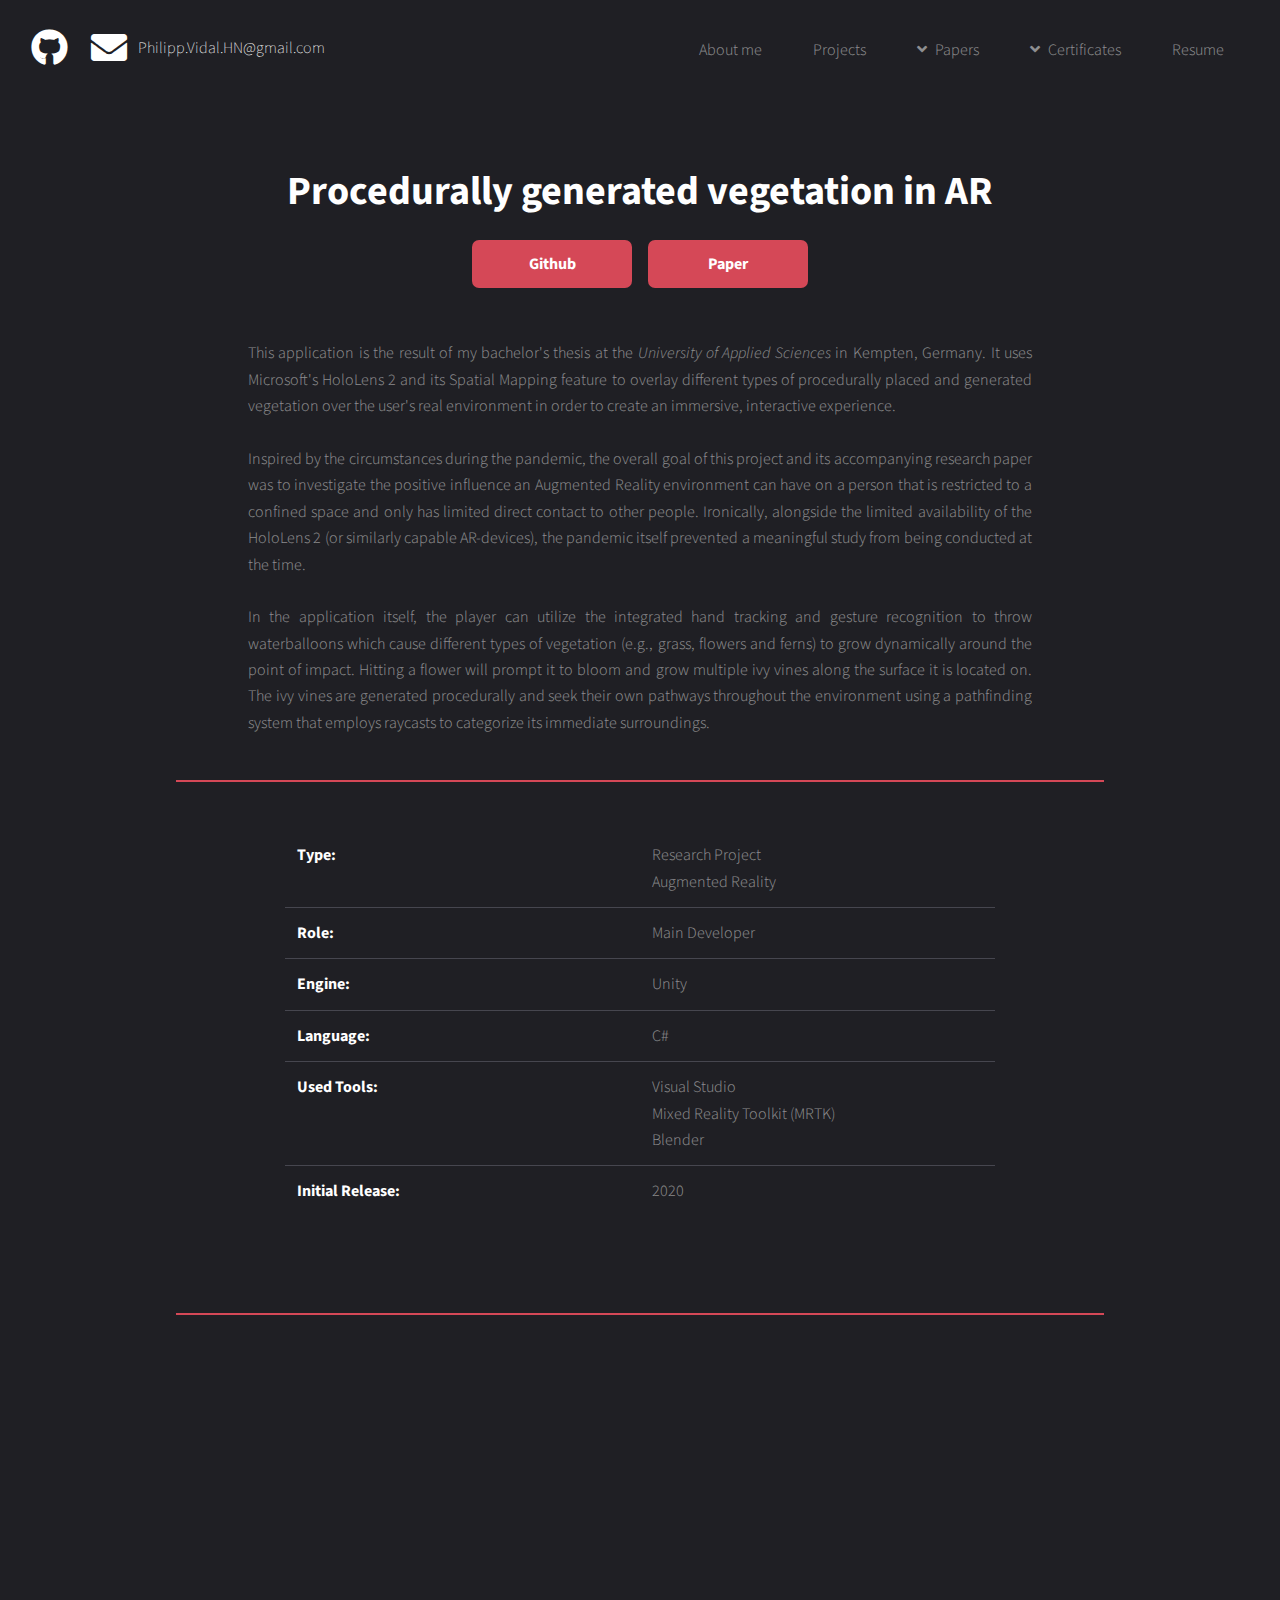
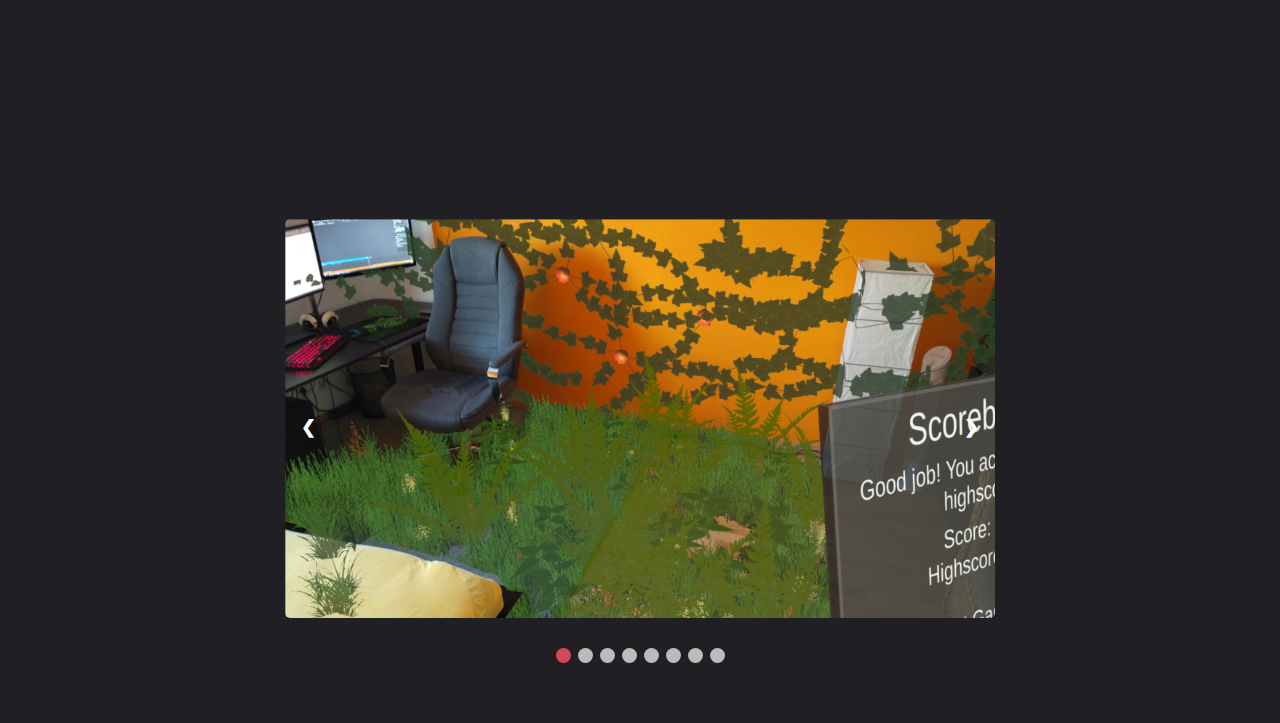
==== projects/Bachelorsthesis.html @ 6915277c "Rework" ====
<!DOCTYPE HTML>
<!--
	Threshold by Pixelarity
	pixelarity.com | hello@pixelarity.com
	License: pixelarity.com/license
-->
<html>
	<head>
		<title>Project - Procedurally generated vegetation in AR</title>
		<meta charset="utf-8" />
		<meta name="viewport" content="width=device-width, initial-scale=1, user-scalable=no" />
		<meta name="description" content="" />
		<meta name="keywords" content="" />
		<link rel="stylesheet" href="/assets/css/main.css" />
	</head>
	<body class="is-preload">

		<!-- Header -->
		<header id="header" class="alt">
			<!--<a class="logo" href="index.html">Portfolio</a>-->
			<div id="icon-bar">
				<a class="logo fab fa-github" href="https://github.com/PhilippVidal" target=”_blank”></a>
				<a id="email" class="logo fas fa-envelope" href="mailto:Philipp.Vidal.HN@gmail.com" target=”_blank”></a>
				<a class="email-text">Philipp.Vidal.HN@gmail.com</a>		
				<!--<div>
					<span class="email-text">Philipp.Vidal.HN@gmail.com</span>
				</div>-->
			</div>
				
			<nav id="nav">
				<ul>
					<li>
						<a href="/index.html">About me</a>
					</li>
					<!--<li>
						<a href="/index.html#skills">Skills</a>
					</li>-->
					<li>
						<a href="/project-overview.html">Projects</a>
					<!-- <a href="#section-projects" class="icon solid fa-angle-down">Projects</a>
						<ul>
							<li><a href="#project-avoiding-ms">Avoiding motion sickness in interactive VR environments</a></li>
							<li><a href="#project-compulsive-hoarding">Compulsive Hoarding</a></li>
							<li><a href="#project-procedural-vegetation">Procedurally generated vegetation in AR environments</a></li>
							<li><a href="#project-mod-moe">Mod - More Explosives</a></li>
							<li><a href="#project-mod-bc">Mod - Breachingcharge</a></li>
							<li><a href="#project-notdoodlejump">Not Doodle Jump2</a></li>
							</li>
						</ul>
					-->
					</li>
					<li>
						<a href="#" class="icon solid fa-angle-down">Papers</a>
						<ul>
							<li><a href="/papers/PhilippVidal_Masterthesis_Avoiding motion sickness in interactive VR environments.pdf" target="_blank">Avoiding motion sickness in interactive VR environments (German)</a></li>
							<li><a href="/papers/PhilippVidal_Bachelorthesis_Procedurally generated vegetation in AR environments.pdf" target="_blank">Procedurally generated vegetation in AR environments (German)</a></li>
							<li><a href="/papers/PhilippVidal_Seminarpaper_VR Hardware - History, current state and future developments.pdf" target="_blank">VR Hardware - History, current state and future developments (English)</a></li>
							<li><a href="/papers/PhilippVidal_Seminarpaper_Meaningful application of AR-based educational games.pdf" target="_blank">Meaningful application of AR-based educational games (English)</a></li>
						</ul>
					</li>
					<li>
						<a href="#" class="icon solid fa-angle-down">Certificates</a>
						<ul>
							<li><a href="/certificates/PhilippVidal_MastersCertificate.pdf" target="_blank">Master - Game Engineering and Visual Computing (English)</a></li>
							<li><a href="/certificates/PhilippVidal_BachelorsCertificate.pdf" target="_blank">Bachelor - Computer Science - Game Engineering (German)</a></li>
						</ul>
					</li>
					<li><a href="/resume/PhilippVidal_Resume.pdf" target=”_blank” >Resume</a></li>
					<!-- <li><a href="generic.html">Generic</a></li>-->
					<!-- <li><a href="elements.html">Elements</a></li>-->
				</ul>
			</nav>
		</header>

		<!-- Main -->
			<div id="main" class="wrapper style1">
				<div class="inner">
					<header class="major" style="margin-bottom: 2rem;">
						<h1>Procedurally generated vegetation in AR</h1>
						<ul class="actions">
							<li><a href="https://github.com/PhilippVidal/Procedurally-generated-vegetation-in-AR" target="_blank" class="button primary">Github</a></li>
							<li><a href="/papers/PhilippVidal_Bachelorthesis_Procedurally generated vegetation in AR environments.pdf" target="_blank" class="button primary">Paper</a></li>
						</ul>
						<!--<p>
							Sed egestas, ante et vulputate volutpat semper est, vitae luctus metus libero eu augue. Morbi purus libero, faucibus adipiscing, commodo quis, gravida est. Sed lectus. Praesent elementum hendrerit tortor.
						</p>-->
						
						<p class="project-description">
							This application is the result of my bachelor's thesis at the <i>University of Applied Sciences</i> in Kempten, Germany. 
							It uses Microsoft's HoloLens 2 and its Spatial Mapping feature to overlay different types of procedurally placed 
							and generated vegetation over the user's real environment in order to create an immersive, interactive experience. 
							<br><br>
							Inspired by the circumstances during the pandemic, the overall goal of this project and its accompanying research 
							paper was to investigate the positive influence an Augmented Reality environment can have on a person that is 
							restricted to a confined space and only has limited direct contact to other people.
							Ironically, alongside the limited availability of the HoloLens 2 (or similarly capable AR-devices),
							the pandemic itself prevented a meaningful study from being conducted at the time.  
							<br><br>
							In the application itself, the player can utilize the integrated hand tracking and gesture recognition to throw waterballoons which cause different types of 
							vegetation (e.g., grass, flowers and ferns) to grow dynamically around the point of impact. 
							Hitting a flower will prompt it to bloom and grow multiple ivy vines along the surface it is located on. 
							The ivy vines are generated procedurally and seek their own pathways throughout the environment using a pathfinding system 
							that employs raycasts to categorize its immediate surroundings.
						</p>
					</header>
					<section id="one" class="wrapper style1" style="padding: 0;">
						<div class="inner">
							<div class="heading" id="Details">
								<header class="major">				
								</header>
							</div>
						</div>
					</section>
					<table class="project-details-table">
						<tr>
							<td>
								<b>Type:</b>
							</td>
							<td>
								Research Project<br>
								Augmented Reality
							</td>
						</tr>
						<tr>
							<td>
								<b>Role:</b>
							</td>
							<td>
								Main Developer
							</td>
						</tr>
						<tr>
							<td>
								<b>Engine:</b>
							</td>
							<td>
								Unity
							</td>
						</tr>
						<tr>
							<td>
								<b>Language:</b>
							</td>
							<td>
								C#
							</td>
						</tr>
						<tr>
							<td>
								<b>Used Tools:</b>
							</td>
							<td>
								Visual Studio<br>
								Mixed Reality Toolkit (MRTK)<br>
								Blender
							</td>
						</tr>
						<tr>
							<td>
								<b>Initial Release:</b>
							</td>
							<td>
								2020
							</td>
						</tr>
					</table>
					<section id="two" class="wrapper style1"  style="padding-bottom: 0;">
						<div class="inner">
							<div class="heading" id="Details">
								<header class="major">													
								</header>
							</div>
						</div>
					</section>

					<!-- Video container -->
					<div class="video-container">
						<iframe  width="100%" height="100%" style="border-radius: 5px;" src="https://www.youtube.com/embed/AUzqE_5fTWs" title="Bachelor's Thesis - Philipp Vidal" frameborder="0" allow="accelerometer; autoplay; clipboard-write; encrypted-media; gyroscope; picture-in-picture; web-share" allowfullscreen></iframe>
					</div>

					<!-- Slideshow container -->
					<div class="slideshow-container">

						<!-- Full-width images with number and caption text -->
						<div class="mySlides fade">
							<!--<div class="numbertext">1 / 3</div>-->
							<img src="/images/BachelorsThesis/Bachelorsthesis_1.png">
							<!--<div class="caption-text">Caption Text</div>-->
						</div>
					
						<div class="mySlides fade">
							<!--<div class="numbertext">2 / 3</div>-->
							<img src="/images/BachelorsThesis/Bachelorsthesis_2.png">
							<!--<div class="caption-text">Caption Two</div>-->
						</div>
					
						<div class="mySlides fade">
							<!--<div class="numbertext">3 / 3</div>-->
							<img src="/images/BachelorsThesis/Bachelorsthesis_3.png">
							<!--<div class="caption-text">Caption Three</div>-->
						</div>

						<div class="mySlides fade">
							<!--<div class="numbertext">3 / 3</div>-->
							<img src="/images/BachelorsThesis/Bachelorsthesis_4.png">
							<!--<div class="caption-text">Caption Three</div>-->
						</div>

						<div class="mySlides fade">
							<!--<div class="numbertext">3 / 3</div>-->
							<img src="/images/BachelorsThesis/Bachelorsthesis_5.png">
							<!--<div class="caption-text">Caption Three</div>-->
						</div>

						<div class="mySlides fade">
							<!--<div class="numbertext">3 / 3</div>-->
							<img src="/images/BachelorsThesis/Bachelorsthesis_6.png">
							<!--<div class="caption-text">Caption Three</div>-->
						</div>

						<div class="mySlides fade">
							<!--<div class="numbertext">3 / 3</div>-->
							<img src="/images/BachelorsThesis/Bachelorsthesis_7.png">
							<!--<div class="caption-text">Caption Three</div>-->
						</div>

						<div class="mySlides fade">
							<!--<div class="numbertext">3 / 3</div>-->
							<img src="/images/BachelorsThesis/Bachelorsthesis_8.png">
							<!--<div class="caption-text">Caption Three</div>-->
						</div>
					
						<!-- Next and previous buttons -->
						<a class="prev" onclick="plusSlides(-1)">&#10094;</a>
						<a class="next" onclick="plusSlides(1)">&#10095;</a>
					</div>
					<br>
					
					<!-- The dots/circles -->
					<div style="text-align:center">
						<span class="dot" onclick="currentSlide(1)"></span>
						<span class="dot" onclick="currentSlide(2)"></span>
						<span class="dot" onclick="currentSlide(3)"></span>
						<span class="dot" onclick="currentSlide(4)"></span>
						<span class="dot" onclick="currentSlide(5)"></span>
						<span class="dot" onclick="currentSlide(6)"></span>
						<span class="dot" onclick="currentSlide(7)"></span>
						<span class="dot" onclick="currentSlide(8)"></span>
					</div>
				</div>
			</div>

		<!-- Scripts -->
			<script src="/assets/js/jquery.min.js"></script>
			<script src="/assets/js/jquery.dropotron.min.js"></script>
			<script src="/assets/js/jquery.scrollex.min.js"></script>
			<script src="/assets/js/jquery.scrolly.min.js"></script>
			<script src="/assets/js/browser.min.js"></script>
			<script src="/assets/js/breakpoints.min.js"></script>
			<script src="/assets/js/util.js"></script>
			<script src="/assets/js/main.js"></script>
			<script src="/assets/js/carousel.js"></script>
	</body>
</html>
---- assets/css/main.css ----
@import url(fontawesome-all.min.css);
@import url("https://fonts.googleapis.com/css?family=Source+Sans+Pro:300,300i,400,400i,700,700i");

/*
	Threshold by Pixelarity
	pixelarity.com | hello@pixelarity.com
	License: pixelarity.com/license
*/

:root{
    --color-primary: #1f1f24;
    --color-secondary: #2e2e35;
	--color-tertiary: #24242a;
    --color-highlight: #d54857;
    --color-text: #FFFFFF;
}

html, body, div, span, applet, object,
iframe, h1, h2, h3, h4, h5, h6, p, blockquote,
pre, a, abbr, acronym, address, big, cite,
code, del, dfn, em, img, ins, kbd, q, s, samp,
small, strike, strong, sub, sup, tt, var, b,
u, i, center, dl, dt, dd, ol, ul, li, fieldset,
form, label, legend, table, caption, tbody,
tfoot, thead, tr, th, td, article, aside,
canvas, details, embed, figure, figcaption,
footer, header, hgroup, menu, nav, output, ruby,
section, summary, time, mark, audio, video {
	margin: 0;
	padding: 0;
	border: 0;
	font-size: 100%;
	font: inherit;
	vertical-align: baseline;}

article, aside, details, figcaption, figure,
footer, header, hgroup, menu, nav, section {
	display: block;}

body {
	line-height: 1;
}

ol, ul {
	list-style: none;
}

blockquote, q {
	quotes: none;
}

	blockquote:before, blockquote:after, q:before, q:after {
		content: '';
		content: none;
	}

table {
	border-collapse: collapse;
	border-spacing: 0;
}

body {
	-webkit-text-size-adjust: none;
}

mark {
	background-color: transparent;
	color: inherit;
}

input::-moz-focus-inner {
	border: 0;
	padding: 0;
}

input, select, textarea {
	-moz-appearance: none;
	-webkit-appearance: none;
	-ms-appearance: none;
	appearance: none;
}

/* Basic */

	@-ms-viewport {
		width: device-width;
	}

	body {
		-ms-overflow-style: scrollbar;
	}

	@media screen and (max-width: 480px) {

		html, body {
			min-width: 320px;
		}

	}

	html {
		box-sizing: border-box;
	}

	*, *:before, *:after {
		box-sizing: inherit;
	}

	body {
		background: #24242a;
	}

		body.is-preload *, body.is-preload *:before, body.is-preload *:after {
			-moz-animation: none !important;
			-webkit-animation: none !important;
			-ms-animation: none !important;
			animation: none !important;
			-moz-transition: none !important;
			-webkit-transition: none !important;
			-ms-transition: none !important;
			transition: none !important;
		}

/* Typography */

	html {
		font-size: 16pt;
	}

		@media screen and (max-width: 1680px) {

			html {
				font-size: 12pt;
			}

		}

		@media screen and (max-width: 480px) {

			html {
				font-size: 11pt;
			}

		}

	body {
		background-color: var(--color-primary);
		color: rgba(255, 255, 255, 0.5);
	}

	body, input, select, textarea {
		font-family: "Source Sans Pro", Arial, Helvetica, sans-serif;
		font-weight: 300;
		font-size: 1rem;
		line-height: 1.65;
	}

	
		/* @media screen and (max-width: 1280px) {

			body, input, select, textarea {
				line-height: 2;
			}

		} */

	a {
		-moz-transition: color 0.2s ease-in-out;
		-webkit-transition: color 0.2s ease-in-out;
		-ms-transition: color 0.2s ease-in-out;
		transition: color 0.2s ease-in-out;
		color: #d54857;
		text-decoration: underline;
	}

		a:hover {
			color: #e46270;
			text-decoration: none;
		}

		a:active {
			color: #d54857;
		}

	strong, b {
		color: #ffffff;
		font-weight: 700;
	}

	em, i { 
		font-style: italic;
	}

	p {
		margin: 0 0 2.75rem 0;
	}

	h1, h2, h3, h4, h5, h6 {
		color: #ffffff;
		font-weight: 700;
		line-height: 1.5;
		margin: 0 0 1rem 0;
	}

		h1 a, h2 a, h3 a, h4 a, h5 a, h6 a {
			color: inherit;
			text-decoration: none;
		}

	h1 {
		font-size: 3.75rem;
		line-height: 1.20;
	}

	h2 {
		font-size: 1.90rem;
		line-height: 1;
	}

	h3 {
		font-size: 1.75rem;
	}

	h4 {
		font-size: 1.20rem;
	}

	h5 {
		font-size: 0.9rem;
	}

	h6 {
		font-size: 0.7rem;
	}

	@media screen and (max-width: 1280px) {

		h1 {
			font-size: 2.5rem;
			line-height: 1.6;
		}

	}

	@media screen and (max-width: 980px) {

		h3 {
			font-size: 1.5rem;
		}

	}

	@media screen and (max-width: 736px) {

		h1 {
			font-size: 2.25rem;
			line-height: 1.5;
		}

		h2 {
			font-size: 1.5rem;
			line-height: 1.5;
		}

		h3 {
			font-size: 1.25rem;
		}

		h1, h2, h3, h4, h5, p {
			margin: 0 0 2rem 0;
		}

	}

	sub {
		font-size: 0.8rem;
		position: relative;
		top: 0.5rem;
	}

	sup {
		font-size: 0.8rem;
		position: relative;
		top: -0.5rem;
	}

	blockquote {
		border-left: solid 0.5rem rgba(110, 110, 122, 0.5);
		font-style: italic;
		margin: 0 0 2.75rem 0;
		padding: 1.375rem 0 1.375rem 2.75rem;
	}

	code {
		background: transparent;
		border: solid 1px rgba(110, 110, 122, 0.5);
		font-family: "Courier New", monospace;
		font-size: 0.9rem;
		margin: 0 0.25rem;
		padding: 0.25rem 0.65rem;
	}

	pre {
		-webkit-overflow-scrolling: touch;
		font-family: "Courier New", monospace;
		font-size: 0.9rem;
		margin: 0 0 2.75rem 0;
	}

		pre code {
			display: block;
			line-height: 1.75;
			padding: 1rem 1.5rem;
			overflow-x: auto;
		}

	hr {
		border: 0;
		border-bottom: solid 1px rgba(110, 110, 122, 0.5);
		margin: 2.75rem 0;
	}

		hr.major {
			margin: 5.5rem 0;
		}

		@media screen and (max-width: 736px) {

			hr.major {
				margin: 4.125rem 0;
			}

		}

/* Row */

	.row {
		display: flex;
		flex-wrap: wrap;
		box-sizing: border-box;
		align-items: stretch;
	}

		.row > * {
			box-sizing: border-box;
		}

		.row.gtr-uniform > * > :last-child {
			margin-bottom: 0;
		}

		.row.aln-left {
			justify-content: flex-start;
		}

		.row.aln-center {
			justify-content: center;
		}

		.row.aln-right {
			justify-content: flex-end;
		}

		.row.aln-top {
			align-items: flex-start;
		}

		.row.aln-middle {
			align-items: center;
		}

		.row.aln-bottom {
			align-items: flex-end;
		}

		.row > .imp {
			order: -1;
		}

		.row > .col-1 {
			width: 8.33333%;
		}

		.row > .off-1 {
			margin-left: 8.33333%;
		}

		.row > .col-2 {
			width: 16.66667%;
		}

		.row > .off-2 {
			margin-left: 16.66667%;
		}

		.row > .col-3 {
			width: 25%;
		}

		.row > .off-3 {
			margin-left: 25%;
		}

		.row > .col-4 {
			width: 33.33333%;
		}

		.row > .off-4 {
			margin-left: 33.33333%;
		}

		.row > .col-5 {
			width: 41.66667%;
		}

		.row > .off-5 {
			margin-left: 41.66667%;
		}

		.row > .col-6 {
			width: 50%;
		}

		.row > .off-6 {
			margin-left: 50%;
		}

		.row > .col-7 {
			width: 58.33333%;
		}

		.row > .off-7 {
			margin-left: 58.33333%;
		}

		.row > .col-8 {
			width: 66.66667%;
		}

		.row > .off-8 {
			margin-left: 66.66667%;
		}

		.row > .col-9 {
			width: 75%;
		}

		.row > .off-9 {
			margin-left: 75%;
		}

		.row > .col-10 {
			width: 83.33333%;
		}

		.row > .off-10 {
			margin-left: 83.33333%;
		}

		.row > .col-11 {
			width: 91.66667%;
		}

		.row > .off-11 {
			margin-left: 91.66667%;
		}

		.row > .col-12 {
			width: 100%;
		}

		.row > .off-12 {
			margin-left: 100%;
		}

		.row.gtr-0 {
			margin-top: 0;
			margin-left: 0rem;
		}

			.row.gtr-0 > * {
				padding: 0 0 0 0rem;
			}

			.row.gtr-0.gtr-uniform {
				margin-top: 0rem;
			}

				.row.gtr-0.gtr-uniform > * {
					padding-top: 0rem;
				}

		.row.gtr-25 {
			margin-top: 0;
			margin-left: -0.5rem;
		}

			.row.gtr-25 > * {
				padding: 0 0 0 0.5rem;
			}

			.row.gtr-25.gtr-uniform {
				margin-top: -0.5rem;
			}

				.row.gtr-25.gtr-uniform > * {
					padding-top: 0.5rem;
				}

		.row.gtr-50 {
			margin-top: 0;
			margin-left: -1rem;
		}

			.row.gtr-50 > * {
				padding: 0 0 0 1rem;
			}

			.row.gtr-50.gtr-uniform {
				margin-top: -1rem;
			}

				.row.gtr-50.gtr-uniform > * {
					padding-top: 1rem;
				}

		.row {
			margin-top: 0;
			margin-left: -2rem;
		}

			.row > * {
				padding: 0 0 0 2rem;
			}

			.row.gtr-uniform {
				margin-top: -2rem;
			}

				.row.gtr-uniform > * {
					padding-top: 2rem;
				}

		.row.gtr-150 {
			margin-top: 0;
			margin-left: -3rem;
		}

			.row.gtr-150 > * {
				padding: 0 0 0 3rem;
			}

			.row.gtr-150.gtr-uniform {
				margin-top: -3rem;
			}

				.row.gtr-150.gtr-uniform > * {
					padding-top: 3rem;
				}

		.row.gtr-200 {
			margin-top: 0;
			margin-left: -4rem;
		}

			.row.gtr-200 > * {
				padding: 0 0 0 4rem;
			}

			.row.gtr-200.gtr-uniform {
				margin-top: -4rem;
			}

				.row.gtr-200.gtr-uniform > * {
					padding-top: 4rem;
				}

		@media screen and (max-width: 1680px) {

			.row {
				display: flex;
				flex-wrap: wrap;
				box-sizing: border-box;
				align-items: stretch;
			}

				.row > * {
					box-sizing: border-box;
				}

				.row.gtr-uniform > * > :last-child {
					margin-bottom: 0;
				}

				.row.aln-left {
					justify-content: flex-start;
				}

				.row.aln-center {
					justify-content: center;
				}

				.row.aln-right {
					justify-content: flex-end;
				}

				.row.aln-top {
					align-items: flex-start;
				}

				.row.aln-middle {
					align-items: center;
				}

				.row.aln-bottom {
					align-items: flex-end;
				}

				.row > .imp-xlarge {
					order: -1;
				}

				.row > .col-1-xlarge {
					width: 8.33333%;
				}

				.row > .off-1-xlarge {
					margin-left: 8.33333%;
				}

				.row > .col-2-xlarge {
					width: 16.66667%;
				}

				.row > .off-2-xlarge {
					margin-left: 16.66667%;
				}

				.row > .col-3-xlarge {
					width: 25%;
				}

				.row > .off-3-xlarge {
					margin-left: 25%;
				}

				.row > .col-4-xlarge {
					width: 33.33333%;
				}

				.row > .off-4-xlarge {
					margin-left: 33.33333%;
				}

				.row > .col-5-xlarge {
					width: 41.66667%;
				}

				.row > .off-5-xlarge {
					margin-left: 41.66667%;
				}

				.row > .col-6-xlarge {
					width: 50%;
				}

				.row > .off-6-xlarge {
					margin-left: 50%;
				}

				.row > .col-7-xlarge {
					width: 58.33333%;
				}

				.row > .off-7-xlarge {
					margin-left: 58.33333%;
				}

				.row > .col-8-xlarge {
					width: 66.66667%;
				}

				.row > .off-8-xlarge {
					margin-left: 66.66667%;
				}

				.row > .col-9-xlarge {
					width: 75%;
				}

				.row > .off-9-xlarge {
					margin-left: 75%;
				}

				.row > .col-10-xlarge {
					width: 83.33333%;
				}

				.row > .off-10-xlarge {
					margin-left: 83.33333%;
				}

				.row > .col-11-xlarge {
					width: 91.66667%;
				}

				.row > .off-11-xlarge {
					margin-left: 91.66667%;
				}

				.row > .col-12-xlarge {
					width: 100%;
				}

				.row > .off-12-xlarge {
					margin-left: 100%;
				}

				.row.gtr-0 {
					margin-top: 0;
					margin-left: 0rem;
				}

					.row.gtr-0 > * {
						padding: 0 0 0 0rem;
					}

					.row.gtr-0.gtr-uniform {
						margin-top: 0rem;
					}

						.row.gtr-0.gtr-uniform > * {
							padding-top: 0rem;
						}

				.row.gtr-25 {
					margin-top: 0;
					margin-left: -0.5rem;
				}

					.row.gtr-25 > * {
						padding: 0 0 0 0.5rem;
					}

					.row.gtr-25.gtr-uniform {
						margin-top: -0.5rem;
					}

						.row.gtr-25.gtr-uniform > * {
							padding-top: 0.5rem;
						}

				.row.gtr-50 {
					margin-top: 0;
					margin-left: -1rem;
				}

					.row.gtr-50 > * {
						padding: 0 0 0 1rem;
					}

					.row.gtr-50.gtr-uniform {
						margin-top: -1rem;
					}

						.row.gtr-50.gtr-uniform > * {
							padding-top: 1rem;
						}

				.row {
					margin-top: 0;
					margin-left: -2rem;
				}

					.row > * {
						padding: 0 0 0 2rem;
					}

					.row.gtr-uniform {
						margin-top: -2rem;
					}

						.row.gtr-uniform > * {
							padding-top: 2rem;
						}

				.row.gtr-150 {
					margin-top: 0;
					margin-left: -3rem;
				}

					.row.gtr-150 > * {
						padding: 0 0 0 3rem;
					}

					.row.gtr-150.gtr-uniform {
						margin-top: -3rem;
					}

						.row.gtr-150.gtr-uniform > * {
							padding-top: 3rem;
						}

				.row.gtr-200 {
					margin-top: 0;
					margin-left: -4rem;
				}

					.row.gtr-200 > * {
						padding: 0 0 0 4rem;
					}

					.row.gtr-200.gtr-uniform {
						margin-top: -4rem;
					}

						.row.gtr-200.gtr-uniform > * {
							padding-top: 4rem;
						}

		}

		@media screen and (max-width: 1280px) {

			.row {
				display: flex;
				flex-wrap: wrap;
				box-sizing: border-box;
				align-items: stretch;
			}

				.row > * {
					box-sizing: border-box;
				}

				.row.gtr-uniform > * > :last-child {
					margin-bottom: 0;
				}

				.row.aln-left {
					justify-content: flex-start;
				}

				.row.aln-center {
					justify-content: center;
				}

				.row.aln-right {
					justify-content: flex-end;
				}

				.row.aln-top {
					align-items: flex-start;
				}

				.row.aln-middle {
					align-items: center;
				}

				.row.aln-bottom {
					align-items: flex-end;
				}

				.row > .imp-large {
					order: -1;
				}

				.row > .col-1-large {
					width: 8.33333%;
				}

				.row > .off-1-large {
					margin-left: 8.33333%;
				}

				.row > .col-2-large {
					width: 16.66667%;
				}

				.row > .off-2-large {
					margin-left: 16.66667%;
				}

				.row > .col-3-large {
					width: 25%;
				}

				.row > .off-3-large {
					margin-left: 25%;
				}

				.row > .col-4-large {
					width: 33.33333%;
				}

				.row > .off-4-large {
					margin-left: 33.33333%;
				}

				.row > .col-5-large {
					width: 41.66667%;
				}

				.row > .off-5-large {
					margin-left: 41.66667%;
				}

				.row > .col-6-large {
					width: 50%;
				}

				.row > .off-6-large {
					margin-left: 50%;
				}

				.row > .col-7-large {
					width: 58.33333%;
				}

				.row > .off-7-large {
					margin-left: 58.33333%;
				}

				.row > .col-8-large {
					width: 66.66667%;
				}

				.row > .off-8-large {
					margin-left: 66.66667%;
				}

				.row > .col-9-large {
					width: 75%;
				}

				.row > .off-9-large {
					margin-left: 75%;
				}

				.row > .col-10-large {
					width: 83.33333%;
				}

				.row > .off-10-large {
					margin-left: 83.33333%;
				}

				.row > .col-11-large {
					width: 91.66667%;
				}

				.row > .off-11-large {
					margin-left: 91.66667%;
				}

				.row > .col-12-large {
					width: 100%;
				}

				.row > .off-12-large {
					margin-left: 100%;
				}

				.row.gtr-0 {
					margin-top: 0;
					margin-left: 0rem;
				}

					.row.gtr-0 > * {
						padding: 0 0 0 0rem;
					}

					.row.gtr-0.gtr-uniform {
						margin-top: 0rem;
					}

						.row.gtr-0.gtr-uniform > * {
							padding-top: 0rem;
						}

				.row.gtr-25 {
					margin-top: 0;
					margin-left: -0.375rem;
				}

					.row.gtr-25 > * {
						padding: 0 0 0 0.375rem;
					}

					.row.gtr-25.gtr-uniform {
						margin-top: -0.375rem;
					}

						.row.gtr-25.gtr-uniform > * {
							padding-top: 0.375rem;
						}

				.row.gtr-50 {
					margin-top: 0;
					margin-left: -0.75rem;
				}

					.row.gtr-50 > * {
						padding: 0 0 0 0.75rem;
					}

					.row.gtr-50.gtr-uniform {
						margin-top: -0.75rem;
					}

						.row.gtr-50.gtr-uniform > * {
							padding-top: 0.75rem;
						}

				.row {
					margin-top: 0;
					margin-left: -1.5rem;
				}

					.row > * {
						padding: 0 0 0 1.5rem;
					}

					.row.gtr-uniform {
						margin-top: -1.5rem;
					}

						.row.gtr-uniform > * {
							padding-top: 1.5rem;
						}

				.row.gtr-150 {
					margin-top: 0;
					margin-left: -2.25rem;
				}

					.row.gtr-150 > * {
						padding: 0 0 0 2.25rem;
					}

					.row.gtr-150.gtr-uniform {
						margin-top: -2.25rem;
					}

						.row.gtr-150.gtr-uniform > * {
							padding-top: 2.25rem;
						}

				.row.gtr-200 {
					margin-top: 0;
					margin-left: -3rem;
				}

					.row.gtr-200 > * {
						padding: 0 0 0 3rem;
					}

					.row.gtr-200.gtr-uniform {
						margin-top: -3rem;
					}

						.row.gtr-200.gtr-uniform > * {
							padding-top: 3rem;
						}

		}

		@media screen and (max-width: 980px) {

			.row {
				display: flex;
				flex-wrap: wrap;
				box-sizing: border-box;
				align-items: stretch;
			}

				.row > * {
					box-sizing: border-box;
				}

				.row.gtr-uniform > * > :last-child {
					margin-bottom: 0;
				}

				.row.aln-left {
					justify-content: flex-start;
				}

				.row.aln-center {
					justify-content: center;
				}

				.row.aln-right {
					justify-content: flex-end;
				}

				.row.aln-top {
					align-items: flex-start;
				}

				.row.aln-middle {
					align-items: center;
				}

				.row.aln-bottom {
					align-items: flex-end;
				}

				.row > .imp-medium {
					order: -1;
				}

				.row > .col-1-medium {
					width: 8.33333%;
				}

				.row > .off-1-medium {
					margin-left: 8.33333%;
				}

				.row > .col-2-medium {
					width: 16.66667%;
				}

				.row > .off-2-medium {
					margin-left: 16.66667%;
				}

				.row > .col-3-medium {
					width: 25%;
				}

				.row > .off-3-medium {
					margin-left: 25%;
				}

				.row > .col-4-medium {
					width: 33.33333%;
				}

				.row > .off-4-medium {
					margin-left: 33.33333%;
				}

				.row > .col-5-medium {
					width: 41.66667%;
				}

				.row > .off-5-medium {
					margin-left: 41.66667%;
				}

				.row > .col-6-medium {
					width: 50%;
				}

				.row > .off-6-medium {
					margin-left: 50%;
				}

				.row > .col-7-medium {
					width: 58.33333%;
				}

				.row > .off-7-medium {
					margin-left: 58.33333%;
				}

				.row > .col-8-medium {
					width: 66.66667%;
				}

				.row > .off-8-medium {
					margin-left: 66.66667%;
				}

				.row > .col-9-medium {
					width: 75%;
				}

				.row > .off-9-medium {
					margin-left: 75%;
				}

				.row > .col-10-medium {
					width: 83.33333%;
				}

				.row > .off-10-medium {
					margin-left: 83.33333%;
				}

				.row > .col-11-medium {
					width: 91.66667%;
				}

				.row > .off-11-medium {
					margin-left: 91.66667%;
				}

				.row > .col-12-medium {
					width: 100%;
				}

				.row > .off-12-medium {
					margin-left: 100%;
				}

				.row.gtr-0 {
					margin-top: 0;
					margin-left: 0rem;
				}

					.row.gtr-0 > * {
						padding: 0 0 0 0rem;
					}

					.row.gtr-0.gtr-uniform {
						margin-top: 0rem;
					}

						.row.gtr-0.gtr-uniform > * {
							padding-top: 0rem;
						}

				.row.gtr-25 {
					margin-top: 0;
					margin-left: -0.375rem;
				}

					.row.gtr-25 > * {
						padding: 0 0 0 0.375rem;
					}

					.row.gtr-25.gtr-uniform {
						margin-top: -0.375rem;
					}

						.row.gtr-25.gtr-uniform > * {
							padding-top: 0.375rem;
						}

				.row.gtr-50 {
					margin-top: 0;
					margin-left: -0.75rem;
				}

					.row.gtr-50 > * {
						padding: 0 0 0 0.75rem;
					}

					.row.gtr-50.gtr-uniform {
						margin-top: -0.75rem;
					}

						.row.gtr-50.gtr-uniform > * {
							padding-top: 0.75rem;
						}

				.row {
					margin-top: 0;
					margin-left: -1.5rem;
				}

					.row > * {
						padding: 0 0 0 1.5rem;
					}

					.row.gtr-uniform {
						margin-top: -1.5rem;
					}

						.row.gtr-uniform > * {
							padding-top: 1.5rem;
						}

				.row.gtr-150 {
					margin-top: 0;
					margin-left: -2.25rem;
				}

					.row.gtr-150 > * {
						padding: 0 0 0 2.25rem;
					}

					.row.gtr-150.gtr-uniform {
						margin-top: -2.25rem;
					}

						.row.gtr-150.gtr-uniform > * {
							padding-top: 2.25rem;
						}

				.row.gtr-200 {
					margin-top: 0;
					margin-left: -3rem;
				}

					.row.gtr-200 > * {
						padding: 0 0 0 3rem;
					}

					.row.gtr-200.gtr-uniform {
						margin-top: -3rem;
					}

						.row.gtr-200.gtr-uniform > * {
							padding-top: 3rem;
						}

		}

		@media screen and (max-width: 736px) {

			.row {
				display: flex;
				flex-wrap: wrap;
				box-sizing: border-box;
				align-items: stretch;
			}

				.row > * {
					box-sizing: border-box;
				}

				.row.gtr-uniform > * > :last-child {
					margin-bottom: 0;
				}

				.row.aln-left {
					justify-content: flex-start;
				}

				.row.aln-center {
					justify-content: center;
				}

				.row.aln-right {
					justify-content: flex-end;
				}

				.row.aln-top {
					align-items: flex-start;
				}

				.row.aln-middle {
					align-items: center;
				}

				.row.aln-bottom {
					align-items: flex-end;
				}

				.row > .imp-small {
					order: -1;
				}

				.row > .col-1-small {
					width: 8.33333%;
				}

				.row > .off-1-small {
					margin-left: 8.33333%;
				}

				.row > .col-2-small {
					width: 16.66667%;
				}

				.row > .off-2-small {
					margin-left: 16.66667%;
				}

				.row > .col-3-small {
					width: 25%;
				}

				.row > .off-3-small {
					margin-left: 25%;
				}

				.row > .col-4-small {
					width: 33.33333%;
				}

				.row > .off-4-small {
					margin-left: 33.33333%;
				}

				.row > .col-5-small {
					width: 41.66667%;
				}

				.row > .off-5-small {
					margin-left: 41.66667%;
				}

				.row > .col-6-small {
					width: 50%;
				}

				.row > .off-6-small {
					margin-left: 50%;
				}

				.row > .col-7-small {
					width: 58.33333%;
				}

				.row > .off-7-small {
					margin-left: 58.33333%;
				}

				.row > .col-8-small {
					width: 66.66667%;
				}

				.row > .off-8-small {
					margin-left: 66.66667%;
				}

				.row > .col-9-small {
					width: 75%;
				}

				.row > .off-9-small {
					margin-left: 75%;
				}

				.row > .col-10-small {
					width: 83.33333%;
				}

				.row > .off-10-small {
					margin-left: 83.33333%;
				}

				.row > .col-11-small {
					width: 91.66667%;
				}

				.row > .off-11-small {
					margin-left: 91.66667%;
				}

				.row > .col-12-small {
					width: 100%;
				}

				.row > .off-12-small {
					margin-left: 100%;
				}

				.row.gtr-0 {
					margin-top: 0;
					margin-left: 0rem;
				}

					.row.gtr-0 > * {
						padding: 0 0 0 0rem;
					}

					.row.gtr-0.gtr-uniform {
						margin-top: 0rem;
					}

						.row.gtr-0.gtr-uniform > * {
							padding-top: 0rem;
						}

				.row.gtr-25 {
					margin-top: 0;
					margin-left: -0.3125rem;
				}

					.row.gtr-25 > * {
						padding: 0 0 0 0.3125rem;
					}

					.row.gtr-25.gtr-uniform {
						margin-top: -0.3125rem;
					}

						.row.gtr-25.gtr-uniform > * {
							padding-top: 0.3125rem;
						}

				.row.gtr-50 {
					margin-top: 0;
					margin-left: -0.625rem;
				}

					.row.gtr-50 > * {
						padding: 0 0 0 0.625rem;
					}

					.row.gtr-50.gtr-uniform {
						margin-top: -0.625rem;
					}

						.row.gtr-50.gtr-uniform > * {
							padding-top: 0.625rem;
						}

				.row {
					margin-top: 0;
					margin-left: -1.25rem;
				}

					.row > * {
						padding: 0 0 0 1.25rem;
					}

					.row.gtr-uniform {
						margin-top: -1.25rem;
					}

						.row.gtr-uniform > * {
							padding-top: 1.25rem;
						}

				.row.gtr-150 {
					margin-top: 0;
					margin-left: -1.875rem;
				}

					.row.gtr-150 > * {
						padding: 0 0 0 1.875rem;
					}

					.row.gtr-150.gtr-uniform {
						margin-top: -1.875rem;
					}

						.row.gtr-150.gtr-uniform > * {
							padding-top: 1.875rem;
						}

				.row.gtr-200 {
					margin-top: 0;
					margin-left: -2.5rem;
				}

					.row.gtr-200 > * {
						padding: 0 0 0 2.5rem;
					}

					.row.gtr-200.gtr-uniform {
						margin-top: -2.5rem;
					}

						.row.gtr-200.gtr-uniform > * {
							padding-top: 2.5rem;
						}

		}

		@media screen and (max-width: 480px) {

			.row {
				display: flex;
				flex-wrap: wrap;
				box-sizing: border-box;
				align-items: stretch;
			}

				.row > * {
					box-sizing: border-box;
				}

				.row.gtr-uniform > * > :last-child {
					margin-bottom: 0;
				}

				.row.aln-left {
					justify-content: flex-start;
				}

				.row.aln-center {
					justify-content: center;
				}

				.row.aln-right {
					justify-content: flex-end;
				}

				.row.aln-top {
					align-items: flex-start;
				}

				.row.aln-middle {
					align-items: center;
				}

				.row.aln-bottom {
					align-items: flex-end;
				}

				.row > .imp-xsmall {
					order: -1;
				}

				.row > .col-1-xsmall {
					width: 8.33333%;
				}

				.row > .off-1-xsmall {
					margin-left: 8.33333%;
				}

				.row > .col-2-xsmall {
					width: 16.66667%;
				}

				.row > .off-2-xsmall {
					margin-left: 16.66667%;
				}

				.row > .col-3-xsmall {
					width: 25%;
				}

				.row > .off-3-xsmall {
					margin-left: 25%;
				}

				.row > .col-4-xsmall {
					width: 33.33333%;
				}

				.row > .off-4-xsmall {
					margin-left: 33.33333%;
				}

				.row > .col-5-xsmall {
					width: 41.66667%;
				}

				.row > .off-5-xsmall {
					margin-left: 41.66667%;
				}

				.row > .col-6-xsmall {
					width: 50%;
				}

				.row > .off-6-xsmall {
					margin-left: 50%;
				}

				.row > .col-7-xsmall {
					width: 58.33333%;
				}

				.row > .off-7-xsmall {
					margin-left: 58.33333%;
				}

				.row > .col-8-xsmall {
					width: 66.66667%;
				}

				.row > .off-8-xsmall {
					margin-left: 66.66667%;
				}

				.row > .col-9-xsmall {
					width: 75%;
				}

				.row > .off-9-xsmall {
					margin-left: 75%;
				}

				.row > .col-10-xsmall {
					width: 83.33333%;
				}

				.row > .off-10-xsmall {
					margin-left: 83.33333%;
				}

				.row > .col-11-xsmall {
					width: 91.66667%;
				}

				.row > .off-11-xsmall {
					margin-left: 91.66667%;
				}

				.row > .col-12-xsmall {
					width: 100%;
				}

				.row > .off-12-xsmall {
					margin-left: 100%;
				}

				.row.gtr-0 {
					margin-top: 0;
					margin-left: 0rem;
				}

					.row.gtr-0 > * {
						padding: 0 0 0 0rem;
					}

					.row.gtr-0.gtr-uniform {
						margin-top: 0rem;
					}

						.row.gtr-0.gtr-uniform > * {
							padding-top: 0rem;
						}

				.row.gtr-25 {
					margin-top: 0;
					margin-left: -0.3125rem;
				}

					.row.gtr-25 > * {
						padding: 0 0 0 0.3125rem;
					}

					.row.gtr-25.gtr-uniform {
						margin-top: -0.3125rem;
					}

						.row.gtr-25.gtr-uniform > * {
							padding-top: 0.3125rem;
						}

				.row.gtr-50 {
					margin-top: 0;
					margin-left: -0.625rem;
				}

					.row.gtr-50 > * {
						padding: 0 0 0 0.625rem;
					}

					.row.gtr-50.gtr-uniform {
						margin-top: -0.625rem;
					}

						.row.gtr-50.gtr-uniform > * {
							padding-top: 0.625rem;
						}

				.row {
					margin-top: 0;
					margin-left: -1.25rem;
				}

					.row > * {
						padding: 0 0 0 1.25rem;
					}

					.row.gtr-uniform {
						margin-top: -1.25rem;
					}

						.row.gtr-uniform > * {
							padding-top: 1.25rem;
						}

				.row.gtr-150 {
					margin-top: 0;
					margin-left: -1.875rem;
				}

					.row.gtr-150 > * {
						padding: 0 0 0 1.875rem;
					}

					.row.gtr-150.gtr-uniform {
						margin-top: -1.875rem;
					}

						.row.gtr-150.gtr-uniform > * {
							padding-top: 1.875rem;
						}

				.row.gtr-200 {
					margin-top: 0;
					margin-left: -2.5rem;
				}

					.row.gtr-200 > * {
						padding: 0 0 0 2.5rem;
					}

					.row.gtr-200.gtr-uniform {
						margin-top: -2.5rem;
					}

						.row.gtr-200.gtr-uniform > * {
							padding-top: 2.5rem;
						}

		}

/* Box */

	.box {
		background: #2e2e35;
		border-radius: 7px;
		margin-bottom: 2.75rem;
		padding: 1.5rem;
	}

		.box > :last-child {
			margin-bottom: 0;
		}

		.box.cta {
			display: -moz-flex;
			display: -webkit-flex;
			display: -ms-flex;
			display: flex;
			padding: 4rem;
		}

			.box.cta .content {
				width: 65%;
				padding-right: 4rem;
			}

				.box.cta .content > :last-child {
					margin-bottom: 0;
				}

			.box.cta ul.actions {
				width: 35%;
				text-align: center;
			}

			@media screen and (max-width: 1280px) {

				.box.cta {
					padding: 3rem;
				}

			}

			@media screen and (max-width: 980px) {

				.box.cta {
					-moz-flex-direction: column;
					-webkit-flex-direction: column;
					-ms-flex-direction: column;
					flex-direction: column;
					padding: 3rem 2rem;
				}

					.box.cta .content {
						width: 100%;
						padding-right: 0;
						text-align: center;
					}

						.box.cta .content > :last-child {
							margin-bottom: 2.75rem;
						}

					.box.cta ul.actions {
						width: 100%;
					}

			}

			@media screen and (max-width: 736px) {

				.box.cta {
					padding: 2rem 1.5rem;
				}

			}

/* Button */

	input[type="submit"],
	input[type="reset"],
	input[type="button"],
	button,
	.button {
		-moz-appearance: none;
		-webkit-appearance: none;
		-ms-appearance: none;
		appearance: none;
		-moz-transition: background-color 0.2s ease-in-out, box-shadow 0.2s ease-in-out, color 0.2s ease-in-out;
		-webkit-transition: background-color 0.2s ease-in-out, box-shadow 0.2s ease-in-out, color 0.2s ease-in-out;
		-ms-transition: background-color 0.2s ease-in-out, box-shadow 0.2s ease-in-out, color 0.2s ease-in-out;
		transition: background-color 0.2s ease-in-out, box-shadow 0.2s ease-in-out, color 0.2s ease-in-out;
		background-color: #2e2e35;
		border-radius: 7px;
		border: 0;
		box-shadow: inset 0px 0px 0px 3px #3e3e47;
		color: #ffffff !important;
		cursor: pointer;
		display: inline-block;
		font-family: inherit;
		font-size: inherit;
		font-weight: 700;
		height: 3rem;
		line-height: 3rem;
		overflow: hidden;
		padding: 0 2rem 0 2rem;
		position: relative;
		text-align: center;
		text-decoration: none;
		white-space: nowrap;
		width: 10rem;
	}

	/*
		input[type="submit"]:after,
		input[type="reset"]:after,
		input[type="button"]:after,
		button:after,
		.button:after {
			-moz-transition: background-color 0.2s ease-in-out, box-shadow 0.2s ease-in-out, color 0.2s ease-in-out;
			-webkit-transition: background-color 0.2s ease-in-out, box-shadow 0.2s ease-in-out, color 0.2s ease-in-out;
			-ms-transition: background-color 0.2s ease-in-out, box-shadow 0.2s ease-in-out, color 0.2s ease-in-out;
			transition: background-color 0.2s ease-in-out, box-shadow 0.2s ease-in-out, color 0.2s ease-in-out;
			background-color: #3e3e47;
			color: #2e2e35;
			content: '\f09b';
			font-family: 'Font Awesome 5 Free';
			font-weight: 900;
			position: absolute;
			right: 0;
			text-align: center;
			width: 2.5rem;
		}
	*/
		.github:after {
			-moz-transition: background-color 0.2s ease-in-out, box-shadow 0.2s ease-in-out, color 0.2s ease-in-out;
			-webkit-transition: background-color 0.2s ease-in-out, box-shadow 0.2s ease-in-out, color 0.2s ease-in-out;
			-ms-transition: background-color 0.2s ease-in-out, box-shadow 0.2s ease-in-out, color 0.2s ease-in-out;
			transition: background-color 0.2s ease-in-out, box-shadow 0.2s ease-in-out, color 0.2s ease-in-out;
			background-color: #3e3e47;
			color: #2e2e35;

			content: '\f09b';
			font-family: 'Font Awesome 5 Brands';
			font-weight: 900;

			position: absolute;
			right: 0;
			text-align: center;
			width: 2.5rem;
		}

		input[type="submit"]:hover,
		input[type="reset"]:hover,
		input[type="button"]:hover,
		button:hover,
		.button:hover {
			background-color: #3a3a43;
			box-shadow: inset 0px 0px 0px 3px #4a4a55;
		}

			input[type="submit"]:hover:after,
			input[type="reset"]:hover:after,
			input[type="button"]:hover:after,
			button:hover:after,
			.button:hover:after {
				background-color: #4a4a55;
			}

		input[type="submit"]:active,
		input[type="reset"]:active,
		input[type="button"]:active,
		button:active,
		.button:active {
			background-color: #2e2e35;
			box-shadow: inset 0px 0px 0px 3px #3e3e47;
		}

			input[type="submit"]:active:after,
			input[type="reset"]:active:after,
			input[type="button"]:active:after,
			button:active:after,
			.button:active:after {
				background: #3e3e47;
				color: #2e2e35;
			}

		input[type="submit"].primary,
		input[type="reset"].primary,
		input[type="button"].primary,
		button.primary,
		.button.primary {
			background-color: #d54857;
			box-shadow: none;
			color: #ffffff !important;
		}

			input[type="submit"].primary:after,
			input[type="reset"].primary:after,
			input[type="button"].primary:after,
			button.primary:after,
			.button.primary:after {
				background: #c63d4c;
				color: #a0212f;
			}

			input[type="submit"].primary:hover,
			input[type="reset"].primary:hover,
			input[type="button"].primary:hover,
			button.primary:hover,
			.button.primary:hover {
				background-color: #e46270;
			}

				input[type="submit"].primary:hover:after,
				input[type="reset"].primary:hover:after,
				input[type="button"].primary:hover:after,
				button.primary:hover:after,
				.button.primary:hover:after {
					background: #cc515e;
				}

			input[type="submit"].primary:active,
			input[type="reset"].primary:active,
			input[type="button"].primary:active,
			button.primary:active,
			.button.primary:active {
				background-color: #d54857;
			}

				input[type="submit"].primary:active:after,
				input[type="reset"].primary:active:after,
				input[type="button"].primary:active:after,
				button.primary:active:after,
				.button.primary:active:after {
					background: #c63d4c;
					color: #a0212f;
				}

		input[type="submit"].small,
		input[type="reset"].small,
		input[type="button"].small,
		button.small,
		.button.small {
			font-size: 0.8rem;
			height: 2.25rem;
			line-height: 2.25rem;
			padding: 0 3.75rem 0 1.25rem;
		}

			input[type="submit"].small:after,
			input[type="reset"].small:after,
			input[type="button"].small:after,
			button.small:after,
			.button.small:after {
				width: 2.5rem;
			}

		input[type="submit"].large,
		input[type="reset"].large,
		input[type="button"].large,
		button.large,
		.button.large {
			font-size: 1.20rem;
			height: 3.6rem;
			line-height: 3.6rem;
			padding: 0 4.75rem 0 1.5rem;
		}

			input[type="submit"].large:after,
			input[type="reset"].large:after,
			input[type="button"].large:after,
			button.large:after,
			.button.large:after {
				width: 3.25rem;
			}

		input[type="submit"].wide,
		input[type="reset"].wide,
		input[type="button"].wide,
		button.wide,
		.button.wide {
			min-width: 13rem;
		}

		input[type="submit"].icon:before,
		input[type="reset"].icon:before,
		input[type="button"].icon:before,
		button.icon:before,
		.button.icon:before {
			margin-right: 0.5rem;
		}

		input[type="submit"].fit,
		input[type="reset"].fit,
		input[type="button"].fit,
		button.fit,
		.button.fit {
			width: 100%;
		}

		input[type="submit"].disabled, input[type="submit"]:disabled,
		input[type="reset"].disabled,
		input[type="reset"]:disabled,
		input[type="button"].disabled,
		input[type="button"]:disabled,
		button.disabled,
		button:disabled,
		.button.disabled,
		.button:disabled {
			pointer-events: none;
			opacity: 0.25;
		}

/* Form */

	form {
		display: -moz-flex;
		display: -webkit-flex;
		display: -ms-flex;
		display: flex;
		-moz-flex-wrap: wrap;
		-webkit-flex-wrap: wrap;
		-ms-flex-wrap: wrap;
		flex-wrap: wrap;
		width: 100%;
		margin: 2.75rem auto;
	}

		form.elements {
			display: block;
			margin: 0 0 2.75rem 0;
		}

		form > .fields {
			display: -moz-flex;
			display: -webkit-flex;
			display: -ms-flex;
			display: flex;
			-moz-flex-wrap: wrap;
			-webkit-flex-wrap: wrap;
			-ms-flex-wrap: wrap;
			flex-wrap: wrap;
			width: calc(100% + 4.125rem);
			margin: -2.0625rem 0 0 -2.0625rem;
		}

			form > .fields > .field {
				-moz-flex-grow: 0;
				-webkit-flex-grow: 0;
				-ms-flex-grow: 0;
				flex-grow: 0;
				-moz-flex-shrink: 0;
				-webkit-flex-shrink: 0;
				-ms-flex-shrink: 0;
				flex-shrink: 0;
				padding: 2.0625rem 0 0 2.0625rem;
				width: 100%;
			}

				form > .fields > .field.half {
					width: 50%;
				}

				form > .fields > .field.third {
					width: calc(100%/3 - 0.6875rem);
				}

				form > .fields > .field.quarter {
					width: calc(25% - 0.51562rem);
				}

			form > .fields > .actions {
				-moz-flex-grow: 0;
				-webkit-flex-grow: 0;
				-ms-flex-grow: 0;
				flex-grow: 0;
				-moz-flex-shrink: 1;
				-webkit-flex-shrink: 1;
				-ms-flex-shrink: 1;
				flex-shrink: 1;
				margin: 2.0625rem 0 0 2.0625rem;
				width: calc(100% - 4.125rem);
			}

		@media screen and (max-width: 480px) {

			form > .fields {
				width: calc(100% + 2.75rem);
				margin: -1.375rem 0 0 -1.375rem;
			}

				form > .fields > .field {
					padding: 1.375rem 0 0 1.375rem;
					width: 100%;
				}

					form > .fields > .field.half {
						width: 100%;
					}

					form > .fields > .field.third {
						width: 100%;
					}

					form > .fields > .field.quarter {
						width: 100%;
					}

		}

	input[type="text"],
	input[type="password"],
	input[type="email"],
	input[type="tel"],
	input[type="search"],
	input[type="url"],
	select,
	textarea {
		-moz-appearance: none;
		-webkit-appearance: none;
		-ms-appearance: none;
		appearance: none;
		background-color: transparent;
		border-radius: 7px;
		border: none;
		border: solid 2px rgba(110, 110, 122, 0.5);
		color: #ffffff;
		color: inherit;
		display: block;
		outline: 0;
		padding: 0 1rem;
		text-decoration: none;
		width: 100%;
	}

		input[type="text"]:invalid,
		input[type="password"]:invalid,
		input[type="email"]:invalid,
		input[type="tel"]:invalid,
		input[type="search"]:invalid,
		input[type="url"]:invalid,
		select:invalid,
		textarea:invalid {
			box-shadow: none;
		}

		input[type="text"]:focus,
		input[type="password"]:focus,
		input[type="email"]:focus,
		input[type="tel"]:focus,
		input[type="search"]:focus,
		input[type="url"]:focus,
		select:focus,
		textarea:focus {
			border-color: #d54857;
			box-shadow: 0 0 0 1px #d54857;
		}

	label {
		color: #ffffff;
		display: block;
		font-size: 1rem;
		font-weight: 700;
		margin: 0 0 1.375rem 0;
	}

	input[type="text"],
	input[type="password"],
	input[type="email"],
	input[type="tel"],
	input[type="search"],
	input[type="url"] {
		height: 3rem;
	}

	select {
		background-image: url("data:image/svg+xml;charset=utf8,%3Csvg xmlns='http://www.w3.org/2000/svg' width='40' height='40' preserveAspectRatio='none' viewBox='0 0 40 40'%3E%3Cpath d='M9.4,12.3l10.4,10.4l10.4-10.4c0.2-0.2,0.5-0.4,0.9-0.4c0.3,0,0.6,0.1,0.9,0.4l3.3,3.3c0.2,0.2,0.4,0.5,0.4,0.9 c0,0.4-0.1,0.6-0.4,0.9L20.7,31.9c-0.2,0.2-0.5,0.4-0.9,0.4c-0.3,0-0.6-0.1-0.9-0.4L4.3,17.3c-0.2-0.2-0.4-0.5-0.4-0.9 c0-0.4,0.1-0.6,0.4-0.9l3.3-3.3c0.2-0.2,0.5-0.4,0.9-0.4S9.1,12.1,9.4,12.3z' fill='rgba(110, 110, 122, 0.5)' /%3E%3C/svg%3E");
		background-size: 1.25rem;
		background-repeat: no-repeat;
		background-position: calc(100% - 1rem) center;
		height: 3rem;
		padding-right: 3rem;
		text-overflow: ellipsis;
	}

		select option {
			color: rgba(255, 255, 255, 0.5);
			background-color: #24242a;
		}

		select:focus::-ms-value {
			background-color: transparent;
		}

		select::-ms-expand {
			display: none;
		}

	textarea {
		padding: 0.75rem 1rem;
	}

	input[type="checkbox"],
	input[type="radio"] {
		-moz-appearance: none;
		-webkit-appearance: none;
		-ms-appearance: none;
		appearance: none;
		display: block;
		float: left;
		margin-right: -2rem;
		opacity: 0;
		width: 1rem;
		z-index: -1;
	}

		input[type="checkbox"] + label,
		input[type="radio"] + label {
			text-decoration: none;
			color: rgba(255, 255, 255, 0.5);
			cursor: pointer;
			display: inline-block;
			font-size: 1rem;
			font-weight: 300;
			padding-left: 2.675rem;
			padding-right: 0.875rem;
			position: relative;
		}

			input[type="checkbox"] + label:before,
			input[type="radio"] + label:before {
				-moz-osx-font-smoothing: grayscale;
				-webkit-font-smoothing: antialiased;
				display: inline-block;
				font-style: normal;
				font-variant: normal;
				text-rendering: auto;
				line-height: 1;
				text-transform: none !important;
				font-family: 'Font Awesome 5 Free';
				font-weight: 900;
			}

			input[type="checkbox"] + label:before,
			input[type="radio"] + label:before {
				background: transparent;
				border-radius: 7px;
				border: solid 1px rgba(110, 110, 122, 0.5);
				content: '';
				display: inline-block;
				font-size: 0.8rem;
				height: 1.8rem;
				left: 0;
				line-height: 1.8rem;
				position: absolute;
				text-align: center;
				top: -0.15rem;
				width: 1.8rem;
			}

		input[type="checkbox"]:checked + label:before,
		input[type="radio"]:checked + label:before {
			background-color: #d54857;
			border-color: #d54857;
			color: #ffffff;
			content: '\f00c';
		}

		input[type="checkbox"]:focus + label:before,
		input[type="radio"]:focus + label:before {
			border-color: #d54857;
			box-shadow: 0 0 0 1px #d54857;
		}

	input[type="checkbox"] + label:before {
		border-radius: 7px;
	}

	input[type="radio"] + label:before {
		border-radius: 100%;
	}

	::-webkit-input-placeholder {
		color: rgba(255, 255, 255, 0.5) !important;
		opacity: 1.0;
	}

	:-moz-placeholder {
		color: rgba(255, 255, 255, 0.5) !important;
		opacity: 1.0;
	}

	::-moz-placeholder {
		color: rgba(255, 255, 255, 0.5) !important;
		opacity: 1.0;
	}

	:-ms-input-placeholder {
		color: rgba(255, 255, 255, 0.5) !important;
		opacity: 1.0;
	}

/* Icon */

	.icon {
		text-decoration: none;
		border-bottom: none;
		position: relative;
	}

		.icon:before {
			-moz-osx-font-smoothing: grayscale;
			-webkit-font-smoothing: antialiased;
			display: inline-block;
			font-style: normal;
			font-variant: normal;
			text-rendering: auto;
			line-height: 1;
			text-transform: none !important;
			font-family: 'Font Awesome 5 Free';
			font-weight: 400;
		}

		.icon > .label {
			display: none;
		}

		.icon.solid:before {
			font-weight: 900;
		}

		.icon.brands:before {
			font-family: 'Font Awesome 5 Brands';
		}

		.icon.alt {
			-moz-flex-grow: 0;
			-webkit-flex-grow: 0;
			-ms-flex-grow: 0;
			flex-grow: 0;
			-moz-flex-shrink: 0;
			-webkit-flex-shrink: 0;
			-ms-flex-shrink: 0;
			flex-shrink: 0;
			display: block;
			height: 2.75rem;
			line-height: 2.75rem;
			margin: 0 auto 2.75rem auto;
			text-align: center;
			width: 2.75rem;
		}

			.icon.alt:before {
				color: #d54857;
				font-size: 1.15rem;
				position: relative;
				top: 0.05rem;
			}

			.icon.alt:after {
				-moz-transform: rotate(45deg);
				-webkit-transform: rotate(45deg);
				-ms-transform: rotate(45deg);
				transform: rotate(45deg);
				border-radius: 14px;
				border: 3px solid rgba(110, 110, 122, 0.5);
				content: '';
				display: block;
				height: 2.75rem;
				left: 50%;
				margin: -1.375rem 0 0 -1.375rem;
				position: absolute;
				top: 50%;
				width: 2.75rem;
			}

			.icon.alt.major {
				height: 5rem;
				line-height: 5rem;
				width: 5rem;
			}

				.icon.alt.major:before {
					font-size: 1.90rem;
				}

				.icon.alt.major:after {
					height: 5rem;
					width: 5rem;
					margin: -2.5rem 0 0 -2.5rem;
				}

/* Image */

	.image {
		border: 0;
		display: inline-block;
		position: relative;
	}

		.image:after {
			/*background: linear-gradient(45deg, #d54857 20%, #2eaeff 100%);*/
			content: '';
			height: 100%;
			left: 0;
			opacity: 0.65;
			position: absolute;
			top: 0;
			width: 100%;
		}

		.image img {
			display: block;
		}

		.image.left, .image.right {
			max-width: 40%;
		}

			.image.left img, .image.right img {
				width: 100%;
			}

		.image.left {
			float: left;
			margin: 0 2rem 2rem 0;
			top: 0.25rem;
		}

		.image.right {
			float: right;
			margin: 0 0 2rem 2rem;
			top: 0.25rem;
		}

		.image.fit {
			display: block;
			margin: 0 0 2.75rem 0;
			width: 100%;
		}

			.image.fit.alt {
				margin-bottom: 0;
			}

				.image.fit.alt img {
					max-height: 60vh;
					object-fit: cover;
					object-position: center center;
				}

			.image.fit img {
				width: 100%;
			}

		.image.main {
			display: block;
			margin: 0 0 4.125rem 0;
			width: 100%;
		}

			.image.main img {
				width: 100%;
			}

/* List */

	ol {
		list-style: decimal;
		margin: 0 0 2.75rem 0;
		padding-left: 1.25rem;
	}

		ol li {
			padding-left: 0.25rem;
		}

	ul {
		list-style: disc;
		margin: 0 0 2.75rem 0;
		padding-left: 1rem;
	}

		ul li {
			padding-left: 0.325rem;
		}

		ul.alt {
			list-style: none;
			padding-left: 0;
		}

			ul.alt li {
				border-top: solid 1px rgba(110, 110, 122, 0.5);
				padding: 0.75rem 0;
			}

				ul.alt li:first-child {
					border-top: 0;
					padding-top: 0;
				}

				ul.alt li:last-child {
					padding-bottom: 0;
				}

	dl {
		color: #ffffff;
		margin: 0 0 2.75rem 0;
	}

		dl dt {
			color: #ffffff;
			display: block;
			font-weight: 700;
			margin: 0 0 1.375rem 0;
		}

		dl dd {
			margin-left: 2.0625rem;
		}

/* Actions */

	ul.actions {
		display: -moz-flex;
		display: -webkit-flex;
		display: -ms-flex;
		display: flex;
		cursor: default;
		list-style: none;
		margin-left: 0;
		padding-left: 0;/*-1.375rem*/
		/*justify-content: space-evenly;*/
		justify-content: center;
    	gap: 1rem;
	}

		ul.actions li {
			padding: 0 0 0 0;/*0 0 0 1.375rem*/
			vertical-align: middle;
		}

		ul.actions.special {
			-moz-justify-content: center;
			-webkit-justify-content: center;
			-ms-justify-content: center;
			justify-content: center;
			width: 100%;
			margin-left: 0;
		}

			ul.actions.special li:first-child {
				padding-left: 0;
			}

		ul.actions.stacked {
			-moz-flex-direction: column;
			-webkit-flex-direction: column;
			-ms-flex-direction: column;
			flex-direction: column;
			margin-left: 0;
		}

			ul.actions.stacked li {
				padding: 1.7875rem 0 0 0;
			}

				ul.actions.stacked li:first-child {
					padding-top: 0;
				}

				ul.actions.stacked li input[type="submit"].fit,
				ul.actions.stacked li input[type="reset"].fit,
				ul.actions.stacked li input[type="button"].fit,
				ul.actions.stacked li button.fit,
				ul.actions.stacked li .button.fit {
					max-width: 24rem;
				}

		ul.actions.fit {
			width: calc(100% + 1.375rem);
		}

			ul.actions.fit li {
				-moz-flex-grow: 1;
				-webkit-flex-grow: 1;
				-ms-flex-grow: 1;
				flex-grow: 1;
				-moz-flex-shrink: 1;
				-webkit-flex-shrink: 1;
				-ms-flex-shrink: 1;
				flex-shrink: 1;
				width: 100%;
			}

				ul.actions.fit li > * {
					width: 100%;
				}

			ul.actions.fit.stacked {
				width: 100%;
			}

		@media screen and (max-width: 1280px) {

			ul.actions.stacked li {
				padding: 1rem 0 0 0;
			}

				ul.actions.stacked li:first-child {
					padding-top: 0;
				}

		}

		@media screen and (max-width: 800px) {

			ul.actions:not(.fixed) {
				-moz-flex-direction: column;
				-webkit-flex-direction: column;
				-ms-flex-direction: column;
				flex-direction: column;
				margin-left: 0;
				width: 100% !important;
			}

				ul.actions:not(.fixed) li {
					-moz-flex-grow: 1;
					-webkit-flex-grow: 1;
					-ms-flex-grow: 1;
					flex-grow: 1;
					-moz-flex-shrink: 1;
					-webkit-flex-shrink: 1;
					-ms-flex-shrink: 1;
					flex-shrink: 1;
					/*padding: 1.375rem 0 0 0;*/
					text-align: center;
					width: 100%;
				}

					ul.actions:not(.fixed) li > * {
						width: 100%;
					}

					ul.actions:not(.fixed) li:first-child {
						padding-top: 0;
					}

					ul.actions:not(.fixed) li input[type="submit"],
					ul.actions:not(.fixed) li input[type="reset"],
					ul.actions:not(.fixed) li input[type="button"],
					ul.actions:not(.fixed) li button,
					ul.actions:not(.fixed) li .button {
						width: 80%;
					}

						ul.actions:not(.fixed) li input[type="submit"].icon:before,
						ul.actions:not(.fixed) li input[type="reset"].icon:before,
						ul.actions:not(.fixed) li input[type="button"].icon:before,
						ul.actions:not(.fixed) li button.icon:before,
						ul.actions:not(.fixed) li .button.icon:before {
							margin-left: -0.5rem;
						}

		}

/* Icons */

	ul.icons {
		cursor: default;
		list-style: none;
		padding-left: 0;
	}

		ul.icons li {
			display: inline-block;
			padding: 0 1.5rem 0 0;
		}

			ul.icons li:last-child {
				padding-right: 0;
			}

			ul.icons li .icon:before {
				font-size: 1.75rem;
			}

		@media screen and (max-width: 736px) {

			ul.icons li {
				padding: 0 2.75rem 0 0;
			}

				ul.icons li .icon:before {
					font-size: 1.75rem;
				}

		}

/* Table */

	.table-wrapper {
		-webkit-overflow-scrolling: touch;
		overflow-x: auto;
	}

	table {
		margin: auto;
		width: auto;
		border-style: hidden;
	}

		table tbody tr {
			border: solid 1px rgba(110, 110, 122, 0.5);
			border-left: 0;
			border-right: 0;
		}

			table tbody tr:nth-child(2n + 1) {
				background-color: transparent;
			}

		table td {
			padding: 0.75rem 0.75rem;
		}

		table th {
			color: #ffffff;
			font-size: 0.9rem;
			font-weight: 700;
			padding: 0 0.75rem 0.75rem 0.75rem;
			text-align: left;
		}

		table thead {
			border-bottom: solid 2px rgba(110, 110, 122, 0.5);
		}

		table tfoot {
			border-top: solid 2px rgba(110, 110, 122, 0.5);
		}

		table.alt {
			border-collapse: separate;
		}

			table.alt tbody tr td {
				border: solid 1px rgba(110, 110, 122, 0.5);
				border-left-width: 0;
				border-top-width: 0;
			}

				table.alt tbody tr td:first-child {
					border-left-width: 1px;
				}

			table.alt tbody tr:first-child td {
				border-top-width: 1px;
			}

			table.alt thead {
				border-bottom: 0;
			}

			table.alt tfoot {
				border-top: 0;
			}

/* Wrapper */

	.wrapper {
		padding: 6rem 0 3.25rem 0 ;
		position: relative;
		z-index: 10000;
	}

		.wrapper .inner {
			position: relative;
			z-index: 10002;
		}

		.wrapper.style1 {
			background: var(--color-primary);
			position: relative;
		}

			.wrapper.style1.top:before {
				background: #24242a;
				content: '';
				height: 19.5rem;
				left: 0;
				position: absolute;
				top: 0;
				width: 100%;
				z-index: 10001;
			}

			.wrapper.style1.bottom:before {
				background: #24242a;
				bottom: 0;
				content: '';
				height: 15rem;
				left: 0;
				position: absolute;
				width: 100%;
				z-index: 10001;
			}

		/* @media screen and (max-width: 1280px) {

			.wrapper {
				padding: 3rem 0 0.25rem 0 ;
			}

		} */

		/* @media screen and (max-width: 736px) {

			.wrapper {
				padding: 2rem 0 0.1rem 0 ;
			}

		} */

/* Inner */

	.inner {
		margin: 0 auto;
		max-width: calc(100% - 6rem);
		width: 80rem;
	}

	.heading .major h2 {
		background: var(--color-primary);
		border-radius: 5px;
		position: relative;
		top: -0.6em;
		display: inline;
		margin: 0;
		padding: 0.1em 0.5em;
		font-size: 2.5rem;
		line-height: 1;
	}

	.heading .major{
		position: relative;
		text-align: center;
		border-block-start: solid 2px var(--color-highlight);
		max-width: calc(100% - 10rem);
		margin-bottom: 3rem;
		
			
	}

		@media screen and (max-width: 1680px) {

			.inner {
				max-width: calc(100% - 6rem);
			}

			

		}

		@media screen and (max-width: 980px) {

			.inner {
				max-width: calc(100% - 5rem);
				width: 100%;
			}

			.heading .major{
				position: relative;
				text-align: center;
				border-top: solid 2px var(--color-highlight);
				max-width: calc(100% - 2rem);
				margin-top: 1rem;
				margin-bottom: 3rem;
			}

		}

		@media screen and (max-width: 736px) {

			.inner {
				max-width: calc(100% - 4rem);
				width: 100%;
			}

		}

/* Header */

	header.major {
		margin: 0 auto 6.875rem auto;
		max-width: calc(100% - 28rem);
		text-align: center;
	}

		header.major.small {
			margin: 0 auto 2.75rem auto;
		}

	@media screen and (max-width: 1280px) {

		header.major {
			margin: 0 auto 2.75rem auto;
			max-width: calc(100% - 25rem);
		}

	}

	@media screen and (max-width: 980px) {

		header.major {
			margin: 0 auto 2.75rem auto;
			max-width: 90%;
		}

	}

	@media screen and (max-width: 736px) {

		header.major {
			margin: 0 auto 3rem auto;
		}

	}

	@media screen and (max-width: 480px) {

		header.major {
			max-width: 100%;
		}

	}

/* Features */

	.features {
		display: -moz-flex;
		display: -webkit-flex;
		display: -ms-flex;
		display: flex;
		-moz-flex-wrap: wrap;
		-webkit-flex-wrap: wrap;
		-ms-flex-wrap: wrap;
		flex-wrap: wrap;
		-moz-align-items: -moz-flex-start;
		-webkit-align-items: -webkit-flex-start;
		-ms-align-items: -ms-flex-start;
		align-items: flex-start;
		-moz-justify-content: center;
		-webkit-justify-content: center;
		-ms-justify-content: center;
		justify-content: center;
		margin: 0 auto;
	}

		.features .feature {
			margin-bottom: 5.5rem;
			padding: 0 2.75rem;
			text-align: center;
			width: 50%;
		}

			.features .feature .icon:before {
				line-height: inherit;
			}

			.features .feature:nth-last-child(-n+3) {
				margin-bottom: 2.75rem;
			}

			.features .feature > :last-child {
				margin-bottom: 0;
			}

			.features .feature .pennant {
				margin-bottom: 2.75rem;
			}

		@media screen and (max-width: 1280px) {

			.features .feature {
				margin-bottom: 4.125rem;
				padding: 0 2rem;
			}

		}

		@media screen and (max-width: 980px) {

			.features .feature {
				width: 50%;
			}

				.features .feature:nth-last-child(-n+2) {
					margin-bottom: 2.75rem;
				}

		}

		@media screen and (max-width: 736px) {

			.features .feature {
				margin-bottom: 4.125rem;
				padding: 0;
				width: 100%;
			}

				.features .feature:last-child {
					margin-bottom: 2.75rem !important;
				}

				.features .feature:nth-last-child(-n+2) {
					margin-bottom: 4.125rem;
				}

		}

/* Spotlights */

	.spotlights {
		margin-bottom: 2.75rem;
	}

		.spotlights > :last-child {
			margin-bottom: 0 !important;
		}

		.spotlights .spotlight {
			display: -moz-flex;
			display: -webkit-flex;
			display: -ms-flex;
			display: flex;
			-moz-align-items: center;
			-webkit-align-items: center;
			-ms-align-items: center;
			align-items: center;
			background: #2e2e35;
			border-radius: 20px;
			margin-bottom: 3rem;
			max-height: 30rem;
			overflow: hidden;
		}

			.spotlights .spotlight .image {
				-moz-align-self: -moz-stretch;
				-webkit-align-self: -webkit-stretch;
				-ms-align-self: -ms-stretch;
				align-self: stretch;
				margin: 0;
				min-width: 40%;
			}

				.spotlights .spotlight .image.alt {
					-moz-order: 2;
					-webkit-order: 2;
					-ms-order: 2;
					order: 2;
				}

				.spotlights .spotlight .image img {
					min-height: 100%;
					object-fit: cover;
				}

			.spotlights .spotlight .content {
				min-width: 60%;
				padding: 5.5rem;
				text-align: justify;
			}

				.spotlights .spotlight .content > :last-child {
					margin-bottom: 0;
				}

			@media screen and (max-width: 1280px) {

				.spotlights .spotlight {
					margin-bottom: 4.125rem;
				}

					.spotlights .spotlight .content {
						padding: 4.125rem;
					}

			}

			@media screen and (max-width: 1200px) {

				.spotlights .spotlight {
					-moz-flex-direction: column;
					-webkit-flex-direction: column;
					-ms-flex-direction: column;
					flex-direction: column;
					-moz-flex-wrap: wrap;
					-webkit-flex-wrap: wrap;
					-ms-flex-wrap: wrap;
					flex-wrap: wrap;
					margin-bottom: 2.75rem;
					max-height: 100%;
					overflow: auto;
				}

					.spotlights .spotlight .image {
						-moz-align-self: -moz-flex-start;
						-webkit-align-self: -webkit-flex-start;
						-ms-align-self: -ms-flex-start;
						align-self: flex-start;
						height: 25rem;
						min-width: 100%;
						overflow: hidden;
					}

						.spotlights .spotlight .image.alt {
							-moz-order: 1;
							-webkit-order: 1;
							-ms-order: 1;
							order: 1;
						}

					.spotlights .spotlight .content {
						-moz-order: 2;
						-webkit-order: 2;
						-ms-order: 2;
						order: 2;
						min-width: 100%;
						padding: 2.75rem;
						text-align: center;
					}

					.spotlights .spotlight ul.actions {
						-moz-justify-content: center;
						-webkit-justify-content: center;
						-ms-justify-content: center;
						justify-content: center;
					}

			}

			@media screen and (max-width: 736px) {

				.spotlights .spotlight {
					margin-bottom: 2.75rem;
				}

					.spotlights .spotlight .image {
						height: 20rem;
					}

					.spotlights .spotlight .content {
						padding: 2rem 1.5rem 1.5rem 1.5rem;
					}

			}

/* Header */

	@-moz-keyframes reveal-header {
		0% {
			top: -4em;
			opacity: 0;
		}

		100% {
			top: 0;
			opacity: 1;
		}
	}

	@-webkit-keyframes reveal-header {
		0% {
			top: -4em;
			opacity: 0;
		}

		100% {
			top: 0;
			opacity: 1;
		}
	}

	@-ms-keyframes reveal-header {
		0% {
			top: -4em;
			opacity: 0;
		}

		100% {
			top: 0;
			opacity: 1;
		}
	}

	@keyframes reveal-header {
		0% {
			top: -4em;
			opacity: 0;
		}

		100% {
			top: 0;
			opacity: 1;
		}
	}

	body {
		padding-top: 4rem;
	}

		@media screen and (max-width: 980px) {

			body {
				padding-top: 44px;
			}

		}

	#header {
		-moz-align-items: center;
		-webkit-align-items: center;
		-ms-align-items: center;
		align-items: center;
		display: -moz-flex;
		display: -webkit-flex;
		display: -ms-flex;
		display: flex;
		-moz-justify-content: space-between;
		-webkit-justify-content: space-between;
		-ms-justify-content: space-between;
		justify-content: space-between;
		/*background: #2e2e35;*/
		background: var(--color-secondary);
		box-shadow: 0px 0px 50px 0px rgba(0, 0, 0, 0.25);
		color: rgba(255, 255, 255, 0.5);
		cursor: default;
		height: 4rem;
		left: 0;
		line-height: 4rem;
		padding: 0 2rem;
		position: fixed;
		top: 0;
		width: 100%;
		z-index: 10001;
	}


		#header  .logo {
			color: #ffffff;
			font-size: 2.25rem;
			justify-content: center;
			font-weight: 700;
			height: inherit;
			line-height: inherit;
			text-decoration: none;
		}

			#header  .logo:active {
				background: none;
			}

			#header .logo:hover {
				color: var(--color-highlight);
			}

			#header .logo span {
				font-weight: 300;
			}

			#email {
				margin-left: 1.5rem;
			}

			.email-text{
				margin-left: 0.7rem;
			}

		#icon-bar .email-text {
			color: #ffffff;
			font-weight: 200;
			height: inherit;
			line-height: inherit;
			text-decoration: none;
	

		}

		#icon-bar{
			height: inherit;
			line-height: inherit;
			display: flex;
		}


		#header .nav-bar-left .mail {
			font-family: "Font Awesome 5 Free";
			color: #ffffff;
			font-size: 1rem;
			font-weight: 900;
			height: inherit;
			line-height: inherit;
			text-decoration: none;
		}

			#header .nav-bar-left .mail:active {
				background: none;
			}

			#header .nav-bar-left .mail:hover {
				color: var(--color-highlight);
			}

			#header .nav-bar-left .mail span {
				font-weight: 300;
			}

		#header .label {
			display: none;
		}

		#header > nav {
			font-size: 1rem;
			height: auto;
			line-height: 1;
			margin: 0;
		}

			#header > nav > ul {
				list-style: none;
				margin: 0;
				padding: 0;
			}

				#header > nav > ul > li {
					display: inline-block;
					margin: 0 1rem;
					padding: 0.65rem 0 0.5rem 0;
					position: relative;
					text-align: center;
				}

					#header > nav > ul > li.current {
						border-bottom: 3px solid var(--color-highlight);
					}

						#header > nav > ul > li.current a {
							color: #ffffff;
							font-weight: 700;
						}

					#header > nav > ul > li > a {
						color: rgba(255, 255, 255, 0.5);
						overflow: hidden;
						padding: 0.25rem 0.5rem;
						position: relative;
						text-decoration: none;
					}

						#header > nav > ul > li > a:hover, #header > nav > ul > li > a:active {
							border-radius: 7px;
							color: #ffffff;
						}

						#header > nav > ul > li > a:before {
							margin-right: 0.5rem;
						}

					#header > nav > ul > li > ul {
						display: none;
					}

					#header > nav > ul > li.active > a {
						color: #ffffff;
					}

		.dropotron {
			/*background-color: #d54857;*/
			background-color: var(--color-secondary);
			border-radius: 0.5rem;
			list-style-type: none;
			margin: -0.5rem 0 0 1px;
			min-width: 10rem;
			padding: 0.5rem 0;
		}

			.dropotron.level-0 {
				margin-top: 1.125rem;
				margin-left: 0;
			}

				.dropotron.level-0:before {
					-moz-transform: rotate(45deg);
					-webkit-transform: rotate(45deg);
					-ms-transform: rotate(45deg);
					transform: rotate(45deg);
					/*background-color: #d54857;*/
					background-color: var(--color-secondary);
					content: '';
					height: 0.75rem;
					position: absolute;
					right: 2rem;
					top: -0.375rem;
					width: 0.75rem;
				}

			.dropotron li {
				border-top: solid 1px rgba(255, 255, 255, 0.25);
				padding: 0;
				position: relative;
			}

				.dropotron li:first-child {
					border-top: none;
				}

				.dropotron li.active > a {
					color: #ffffff;
				}

			.dropotron a {
				border: 0;
				color: rgba(255, 255, 255, 0.75);
				padding: 0.5rem 1rem;
				text-decoration: none !important;
			}

				.dropotron a:active, .dropotron a:hover, .dropotron a:focus {
					color: #ffffff;
				}

		#header > .navPanelToggle {
			-moz-transition: background-color 0.2s ease-in-out, color 0.2s ease-in-out, top 0.2s ease-in-out, right 0.2s ease-in-out;
			-webkit-transition: background-color 0.2s ease-in-out, color 0.2s ease-in-out, top 0.2s ease-in-out, right 0.2s ease-in-out;
			-ms-transition: background-color 0.2s ease-in-out, color 0.2s ease-in-out, top 0.2s ease-in-out, right 0.2s ease-in-out;
			transition: background-color 0.2s ease-in-out, color 0.2s ease-in-out, top 0.2s ease-in-out, right 0.2s ease-in-out;
			text-decoration: none;
			color: rgba(255, 255, 255, 0.5);
			display: none;
			height: inherit;
			line-height: inherit;
			outline: 0;
			padding: 0 1.5rem;
			position: absolute;
			right: 0;
			top: 0;
		}

			#header > .navPanelToggle:before {
				-moz-osx-font-smoothing: grayscale;
				-webkit-font-smoothing: antialiased;
				display: inline-block;
				font-style: normal;
				font-variant: normal;
				text-rendering: auto;
				line-height: 1;
				text-transform: none !important;
				font-family: 'Font Awesome 5 Free';
				font-weight: 900;
			}

			#header > .navPanelToggle:hover {
				color: #ffffff;
			}

			#header > .navPanelToggle:before {
				content: '\f0c9';
				float: right;
				line-height: inherit;
				margin: 0 0 0 0.625rem;
			}

		#header.reveal {
			-moz-animation: reveal-header 0.5s ease;
			-webkit-animation: reveal-header 0.5s ease;
			-ms-animation: reveal-header 0.5s ease;
			animation: reveal-header 0.5s ease;
		}

		#header.alt {
			-moz-animation: none;
			-webkit-animation: none;
			-ms-animation: none;
			animation: none;
			background: none;
			box-shadow: none;
			height: 6rem;
			line-height: 6rem;
			position: absolute;
		}

			#header.alt > .logo {
				/*font-size: 2.5rem;*/
			}

	@media screen and (max-width: 980px) {

		#header {
			height: 44px;
			line-height: 44px;
			padding: 0 1.25rem;
		}

			#header > .logo {
				font-size: 1rem;
			}

			#header > nav {
				display: none;
			}

			#header > .navPanelToggle {
				display: block;
			}

				#header > .navPanelToggle span {
					display: none;
				}

	}

	@media screen and (max-width: 480px) {

		#header {
			min-width: 320px;
		}

	}

/* Nav Panel */

	#wrapper {
		-moz-transition: opacity 0.5s ease;
		-webkit-transition: opacity 0.5s ease;
		-ms-transition: opacity 0.5s ease;
		transition: opacity 0.5s ease;
	}

	#navPanel {
		-moz-transform: translateX(100%);
		-webkit-transform: translateX(100%);
		-ms-transform: translateX(100%);
		transform: translateX(100%);
		-moz-transition: -moz-transform 0.5s ease, box-shadow 0.5s ease, visibility 0.5s;
		-webkit-transition: -webkit-transform 0.5s ease, box-shadow 0.5s ease, visibility 0.5s;
		-ms-transition: -ms-transform 0.5s ease, box-shadow 0.5s ease, visibility 0.5s;
		transition: transform 0.5s ease, box-shadow 0.5s ease, visibility 0.5s;
		-webkit-overflow-scrolling: touch;
		/*background-color: #d54857;*/
		background-color: var(--color-tertiary);
		box-shadow: none;
		color: rgba(255, 255, 255, 0.5);
		height: 100%;
		max-width: 80%;
		overflow-y: auto;
		position: fixed;
		right: 0;
		top: 0;
		visibility: hidden;
		width: 20em;
		z-index: 10002;
	}

		#navPanel nav {
			padding: 3em 2em;
		}

		#navPanel .link {
			-moz-transition: color 0.2s;
			-webkit-transition: color 0.2s;
			-ms-transition: color 0.2s;
			transition: color 0.2s;
			border-bottom: 0;
			border-top: solid 1px rgba(255, 255, 255, 0.25);
			color: rgba(255, 255, 255, 0.5);
			display: block;
			padding: 0.75em 0;
			text-decoration: none;
		}

			#navPanel .link:first-child {
				border-top: 0;
			}

			#navPanel .link.depth-0 {
				color: #ffffff;
				font-weight: 700;
			}

			#navPanel .link:active, #navPanel .link:focus, #navPanel .link:hover {
				color: #ffffff !important;
			}

			#navPanel .link .indent-1 {
				display: inline-block;
				width: 1.25em;
			}

			#navPanel .link .indent-2 {
				display: inline-block;
				width: 2.5em;
			}

		#navPanel .close {
			text-decoration: none;
			-moz-transition: color 0.2s ease-in-out;
			-webkit-transition: color 0.2s ease-in-out;
			-ms-transition: color 0.2s ease-in-out;
			transition: color 0.2s ease-in-out;
			-webkit-tap-highlight-color: rgba(0, 0, 0, 0);
			border: 0;
			color: rgba(255, 255, 255, 0.5);
			cursor: pointer;
			display: block;
			height: 3.25em;
			line-height: 3.25em;
			padding-right: 1.25em;
			position: absolute;
			right: 0;
			text-align: right;
			top: 0;
			vertical-align: middle;
			width: 7em;
		}

			#navPanel .close:before {
				-moz-osx-font-smoothing: grayscale;
				-webkit-font-smoothing: antialiased;
				display: inline-block;
				font-style: normal;
				font-variant: normal;
				text-rendering: auto;
				line-height: 1;
				text-transform: none !important;
				font-family: 'Font Awesome 5 Free';
				font-weight: 900;
			}

			#navPanel .close:before {
				content: '\f00d';
				font-size: 1.25em;
			}

			#navPanel .close:hover {
				color: #ffffff !important;
			}

			@media screen and (min-width: 481px) and (max-width: 736px) {

				#navPanel .close {
					height: 4em;
					line-height: 4em;
				}

			}

		@media screen and (min-width: 481px) and (max-width: 736px) {

			#navPanel nav {
				padding: 2.5em 1.75em;
			}

		}

	body.is-navPanel-visible #wrapper {
		pointer-events: none;
		cursor: default;
		opacity: 0.25;
	}

	body.is-navPanel-visible #navPanel {
		-moz-transform: translateX(0);
		-webkit-transform: translateX(0);
		-ms-transform: translateX(0);
		transform: translateX(0);
		visibility: visible;
	}

/* Banner */

	#header + #banner {
		margin-top: -6rem;
	}

	#banner.wrapper {
		padding-bottom: 4rem;
		padding-top: 16rem;
		padding-left: 0;
		padding-right: 0;
	}

	#banner .inner {
		display: -moz-flex;
		display: -webkit-flex;
		display: -ms-flex;
		display: flex;
	}

	#banner .content {
		-moz-transition: opacity 0.75s ease-in-out, -moz-transform 0.75s ease-in-out;
		-webkit-transition: opacity 0.75s ease-in-out, -webkit-transform 0.75s ease-in-out;
		-ms-transition: opacity 0.75s ease-in-out, -ms-transform 0.75s ease-in-out;
		transition: opacity 0.75s ease-in-out, transform 0.75s ease-in-out;
		padding-right: 0;
		width: 80%;
	}

		#banner .content > :last-child {
			margin-bottom: 0;
		}

		#banner .content p {
			font-size: 1.25rem;
		}

	#banner .image-wrapper {
		-moz-transition: opacity 1.5s ease-in-out, -moz-transform 0.75s ease-in-out;
		-webkit-transition: opacity 1.5s ease-in-out, -webkit-transform 0.75s ease-in-out;
		-ms-transition: opacity 1.5s ease-in-out, -ms-transform 0.75s ease-in-out;
		transition: opacity 1.5s ease-in-out, transform 0.75s ease-in-out;
		position: relative;
		width: 20%;
		display: flex;
	}

		#banner .image-wrapper .frame {
			/*height: auto;*/
			/*width: 90%;*/
			border-radius: 50%;
			justify-content: center;
			align-items: center;
			margin: auto 0 auto auto;
			height: auto;
			width: 90%;
		}

		/*
			#banner .image-wrapper .image img {
				object-fit: cover;
				object-position: center;
				width: 100%;
				border-radius: 50%;
			}
		*/
	body.is-preload #banner .content {
		-moz-transform: translateX(-0.5rem);
		-webkit-transform: translateX(-0.5rem);
		-ms-transform: translateX(-0.5rem);
		transform: translateX(-0.5rem);
		opacity: 0;
	}

	body.is-preload #banner .image-wrapper {
		-moz-transform: translateY(0.5rem);
		-webkit-transform: translateY(0.5rem);
		-ms-transform: translateY(0.5rem);
		transform: translateY(0.5rem);
		opacity: 0;
	}

	@media screen and (max-width: 1680px) {

		#banner.wrapper {
			padding-bottom: 2rem;
			padding-top: 14rem;
			padding-left: 0;
			padding-right: 0;
		}

	}

	@media screen and (max-width: 1280px) {

		#banner.wrapper {
			margin-left: auto;
			margin-right: auto;
			max-width: 100%;
			padding-bottom: 2.5rem;
			padding-top: 10rem;
			text-align: center;
		}

		#banner ul.actions {
			-moz-justify-content: center;
			-webkit-justify-content: center;
			-ms-justify-content: center;
			justify-content: center;
		}

		#banner .inner {
			-moz-flex-direction: row;
			-webkit-flex-direction: row;
			-ms-flex-direction: row;
			flex-direction: row;
			-moz-flex-wrap: wrap;
			-webkit-flex-wrap: wrap;
			-ms-flex-wrap: wrap;
			flex-wrap: wrap;
		}

		#banner .content {
			-moz-order: 2;
			-webkit-order: 2;
			-ms-order: 2;
			order: 2;
			padding-right: 0;
			text-align: center;
			width: 100%;
		}

		#banner .image-wrapper {
			-moz-order: 1;
			-webkit-order: 1;
			-ms-order: 1;
			order: 1;
			margin-left: auto;
			margin-right: auto;
			margin-bottom: 2.75rem;
			width: 30rem;
			max-width: 100%;
		}

		#banner .image-wrapper .frame {
			margin: 0 auto auto auto;
		}

		body.is-preload #banner .content {
			-moz-transform: translateY(0.5rem);
			-webkit-transform: translateY(0.5rem);
			-ms-transform: translateY(0.5rem);
			transform: translateY(0.5rem);
		}

		body.is-preload #banner .image-wrapper {
			-moz-transform: translateY(-0.5rem);
			-webkit-transform: translateY(-0.5rem);
			-ms-transform: translateY(-0.5rem);
			transform: translateY(-0.5rem);
		}

	}

	@media screen and (max-width: 980px) {

		#banner.wrapper {
			padding-bottom: 1rem;
			padding-top: 11rem;
		}

		#banner .image-wrapper {
			/*width: 40rem;*/
		}

	}

	@media screen and (max-width: 736px) {

		#banner.wrapper {
			max-width: 100%;
			padding-top: 10rem;
		}

		#banner .image-wrapper {
			width: 290px;
		}

			#banner .image-wrapper .image {
				top: 0.75rem;
			}

	}

	@media screen and (max-width: 480px) {

		#banner .image-wrapper .image {
			top: 0.6rem;
		}

	}

/* Main Wrapper */

	#wrapper section:first-child.wrapper.style1:before {
		background: var(--color-primary);
		content: '';
		height: 19.5rem;
		left: 0;
		position: absolute;
		top: 0;
		width: 100%;
		z-index: 10001;
	}

	#wrapper section:last-child.wrapper.style1:before {
		background: var(--color-primary);
		bottom: 0;
		content: '';
		height: 15rem;
		left: 0;
		position: absolute;
		width: 100%;
		z-index: 10001;
	}

/* Footer */

	#footer {
		text-align: center;
	}

		#footer .contact-form {
			margin-bottom: 8.25rem;
		}

			#footer .contact-form ul {
				margin-bottom: 0;
			}

		#footer .contact-info {
			display: -moz-flex;
			display: -webkit-flex;
			display: -ms-flex;
			display: flex;
			-moz-flex-wrap: wrap;
			-webkit-flex-wrap: wrap;
			-ms-flex-wrap: wrap;
			flex-wrap: wrap;
			-moz-align-items: center;
			-webkit-align-items: center;
			-ms-align-items: center;
			align-items: center;
			-moz-justify-content: space-between;
			-webkit-justify-content: space-between;
			-ms-justify-content: space-between;
			justify-content: space-between;
			margin: 0 auto 5.5rem auto;
			padding-left: 2rem;
			width: 40rem;
		}

			#footer .contact-info .item {
				display: -moz-flex;
				display: -webkit-flex;
				display: -ms-flex;
				display: flex;
				-moz-align-items: center;
				-webkit-align-items: center;
				-ms-align-items: center;
				align-items: center;
				height: 2.75rem;
				margin-bottom: 2.75rem;
				text-align: left;
				width: 18rem;
			}

				#footer .contact-info .item p {
					margin: 0;
				}

				#footer .contact-info .item a {
					color: rgba(255, 255, 255, 0.5);
					text-decoration: none;
				}

					#footer .contact-info .item a:hover {
						color: #ffffff;
					}

		#footer .inner {
			max-width: 50rem;
		}

			#footer .inner header {
				margin: 0 auto;
				max-width: 75%;
			}

				#footer .inner header > :last-child {
					margin-bottom: 0;
				}

			#footer .inner .icon.alt {
				margin: 0 2.75rem 0 0;
			}

		#footer .copyright {
			color: rgba(255, 255, 255, 0.5);
			margin: 0 auto 5.5rem auto;
			max-width: 80rem;
			text-align: center;
		}

		@media screen and (max-width: 1280px) {

			#footer .inner {
				max-width: calc(100% - 6rem);
			}

			#footer .copyright {
				max-width: calc(100% - 6rem);
			}

			#footer .contact-form {
				margin-bottom: 5.5rem;
			}

		}

		@media screen and (max-width: 980px) {

			#footer .inner {
				max-width: calc(100% - 5rem);
			}

				#footer .inner header {
					max-width: 100%;
				}

			#footer .copyright {
				max-width: calc(100% - 5rem);
				width: 100%;
			}

		}

		@media screen and (max-width: 736px) {

			#footer .inner {
				max-width: calc(100% - 4rem);
			}

				#footer .inner .icon.alt {
					margin: 0 2.0625rem 0 0;
				}

			#footer .copyright {
				max-width: 100%;
				margin: 0 auto 2.75rem auto;
				width: 100%;
			}

			#footer .contact-info {
				padding-left: 0;
				width: 100%;
				margin: 0 auto 2.75rem auto;
			}

				#footer .contact-info .item {
					margin-left: auto;
					margin-right: auto;
				}

		}

		
		.video-container {
			max-width: 80%;
			aspect-ratio: 16/9;
			margin-bottom: 3rem;
			margin-left: auto;
			margin-right: auto;
		}
		
		
		* {box-sizing:border-box}
		
		/* Slideshow container */
		.slideshow-container {
			max-width: 80%; /*1000px;*/
			position: relative;
			margin: auto;
			overflow: hidden;
			aspect-ratio: 16/9;
			/*background-color: var(--color-secondary);*/
			border-radius: 5px;
		}
		
		.slideshow-container img {
			display: block;
			margin:0 auto;
			max-width: 100%;
			max-height: 100%;
			position: absolute;
			top:50%;			
			right:50%;
			transform: translate(50%, -50%);
			border-radius: 3px 0 0 3px;
		}
		
		@media screen and (max-width: 1920px) {

			.video-container {
				max-width: 60%;
			}

			.slideshow-container {
				max-width: 60%;
			}
		}
		
		/* Hide the images by default */
		.mySlides {
			display: none;
		}
		
		/* Next & previous buttons */
		.prev, .next {
			cursor: pointer;
			position: absolute;
			top: 50%;
			width: auto;
			margin-top: -22px;
		  padding: 16px;
		  color: rgb(255, 255, 255);
		  font-weight: bold;
		  font-size: 18px;
		  transition: 0.6s ease;
		  border-radius: 0 3px 3px 0;
		  user-select: none;
		  text-decoration: none;
		}
		
		/* Position the "next button" to the right */
		.next {
		  right: 0;
		  border-radius: 3px 0 0 3px;
		}
		
		/* On hover, add a black background color with a little bit see-through */
		.prev:hover, .next:hover {
		  background-color: rgba(0,0,0,0.8);
		  color:var(--color-highlight);
		}
		
		/* Caption text */
		.caption-text {
		  color: #f2f2f2;
		  font-size: 15px;
		  padding: 8px 12px;
		  position: absolute;
		  bottom: 8px;
		  width: 100%;
		  text-align: center;
		}
		
		/* Number text (1/3 etc) */
		.numbertext {
		  color: #f2f2f2;
		  font-size: 20px;
		  padding: 8px 12px;
		  position: absolute;
		  top: 0;
		  z-index: 10;
		}
		
		/* The dots/bullets/indicators */
		.dot {
		  cursor: pointer;
		  height: 15px;
		  width: 15px;
		  margin: 0 2px;
		  background-color: #bbb;
		  border-radius: 50%;
		  display: inline-block;
		  /*transition: background-color 0.6s ease;*/
		}
		
		.active, .dot:hover {
		  background-color: var(--color-highlight)/*#717171*/;
		}
		
		/* Fading animation */
		/*.fade {
		  animation-name: fade;
		  animation-duration: 1.5s;
		}
		
		@keyframes fade {
		  from {opacity: .4}
		  to {opacity: 1}
		}*/






/* Project Overview */

		/* Project Overview Container */
		.project-overview-container {
			display: flex;
			justify-content: center;
		}

		/* Project Overview */
		.project-overview {
			display: flex;
			flex-wrap: wrap;
			justify-content: flex-start;
			align-items: center;
			width: 80%;
			padding: 1rem;
		}

		/* Project Wrapper */
		.project-wrapper{
			display: inline-block;
			width: calc(100% / 3);		
		}

		@media screen and (max-width: 1450px) {

			.project-wrapper{
				width: calc(100% / 2);
			}
		}

		@media screen and (max-width: 900px) {

			.project-wrapper{
				width: calc(100%);
			}
		}

		/* Project Item Wrapper */
		.project-item-wrapper {
			padding: 5%;
			overflow: hidden;
		}

		/* Project Item */
		.project-item {
			display: inline-block;
			flex-basis: 25%;
			border-radius: 10px;
			border: 2px solid var(--color-secondary);
			background-color: var(--color-secondary);
			overflow: hidden;
			aspect-ratio: 16/12;
			position:relative;			
		}
		
		.project-item img {
			width: 100%;
			height: 100%;
			object-fit: cover;
			object-position: center;
			/*border-radius: 10px;*/
			
		}

		.project-item-name {
			display: flex;
			justify-content: center;
			align-items: center;
			position: absolute;
			text-align: center;
			bottom: 0%;
			background-color: var(--color-secondary);
			height: 25%;
			width: 100%;
			line-height: normal;
			font-size: calc(0.60rem + 1vw);
			font-weight: 700;
			z-index: 3;
			margin: 0;
			color: var(--color-text);
		}
		
		@media screen and (max-width: 900px) {

			.project-item-name {
				font-size: calc(1rem + 1vw);
			}
		}

		.project-item:hover{	
			border-color: var(--color-highlight);
		}

		.project-item:hover .project-item-name {
			background-color: var(--color-highlight);
			color: var(--color-text);
		}


		.project-description { 
			text-align: justify;
		}

		.project-details-table { 
			table-layout: auto; 
			width: 60%;
		}

		.project-details-table td {
			width:50%;
		}

		/*
		.paragraph-list-item {
			display: list-item; 
			margin-left: 1em;
		}
		*/



/* Education */
		.education-wrapper {
			display: flex;
			justify-content: center;	
			gap: 4rem;
			flex-wrap: wrap;
		}

		.education-wrapper p {
			margin: 0;
		}

		.education-item {
			display: grid;
			grid-template-columns: repeat(2, 1fr);
			grid-template-rows: repeat(2, auto);
			gap: 0 4rem;
			background-color: var(--color-secondary);
			padding: 1rem;
			border-radius: 20px;
			color:var(--color-text);
			border: 2px solid var(--color-tertiary);
			position: relative;
		}

		/* .education-item:hover {
			border: 2px solid var(--color-highlight);
			filter:brightness(110%);
		} */

		.education-title { 			
			font-size: 1.2rem;
			font-weight: 700;
			grid-column: 1/3;
			grid-row: 1/2;
			border-bottom: 3px solid var(--color-highlight);
			padding-bottom: 0.5rem;
		}

			.education-type {

			}

			.education-course {

			}

		.education-result {
			padding-top: 0.5rem;
			grid-column: 2/3;
			grid-row: 2/3;			
			text-align: right;
			display : flex;
			align-items: flex-end;
			flex-direction: column;
			font-weight: 400;
		}

		.education-grade { 					
			width: fit-content;	
			border-bottom: 2px solid var(--color-highlight);
		}

			.education-grade:first-child:not(:last-child) { 	
				width: 90%;		
				border-bottom: 2px solid var(--color-highlight);
			} 

		.education-notes { 
						
		}

		.education-school {
			
			padding-top: 0.5rem;
			grid-column: 1/2;
			grid-row: 2/3;
			text-align: left;
		}

			.education-institute { 
				
			}

			.education-location { 

			}

			.education-date { 
				
			}
		
			
		.education-buttons {
			color: var(--color-text);
			position: absolute;
			right: 1rem;
			top: 1rem;
			display: flex;
			gap:0.7rem;
			font-size: 1.3rem;
		}
		
		.education-buttons a {
			color: var(--color-text);		
			text-decoration: none;
		}

		.education-button:hover { 
			color: var(--color-highlight);
		}

		.feature p {
			text-align: justify;
		}
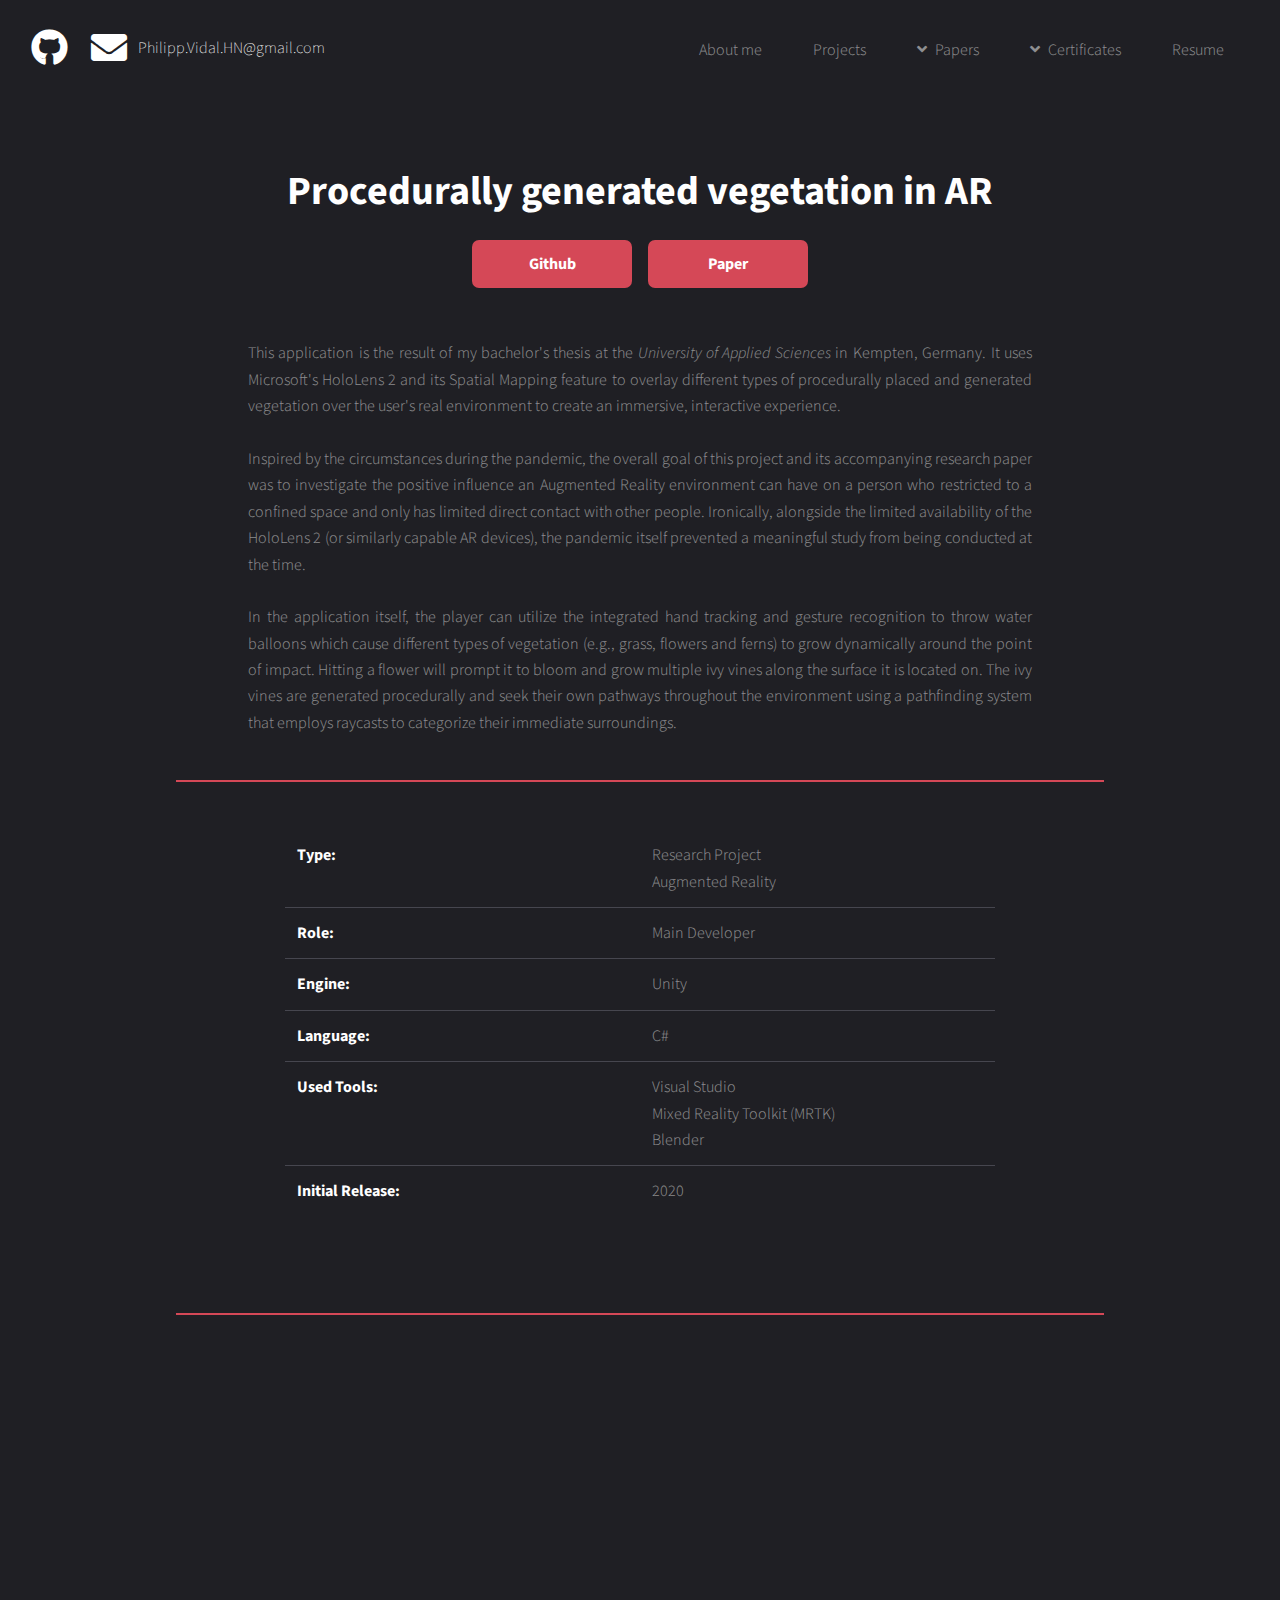
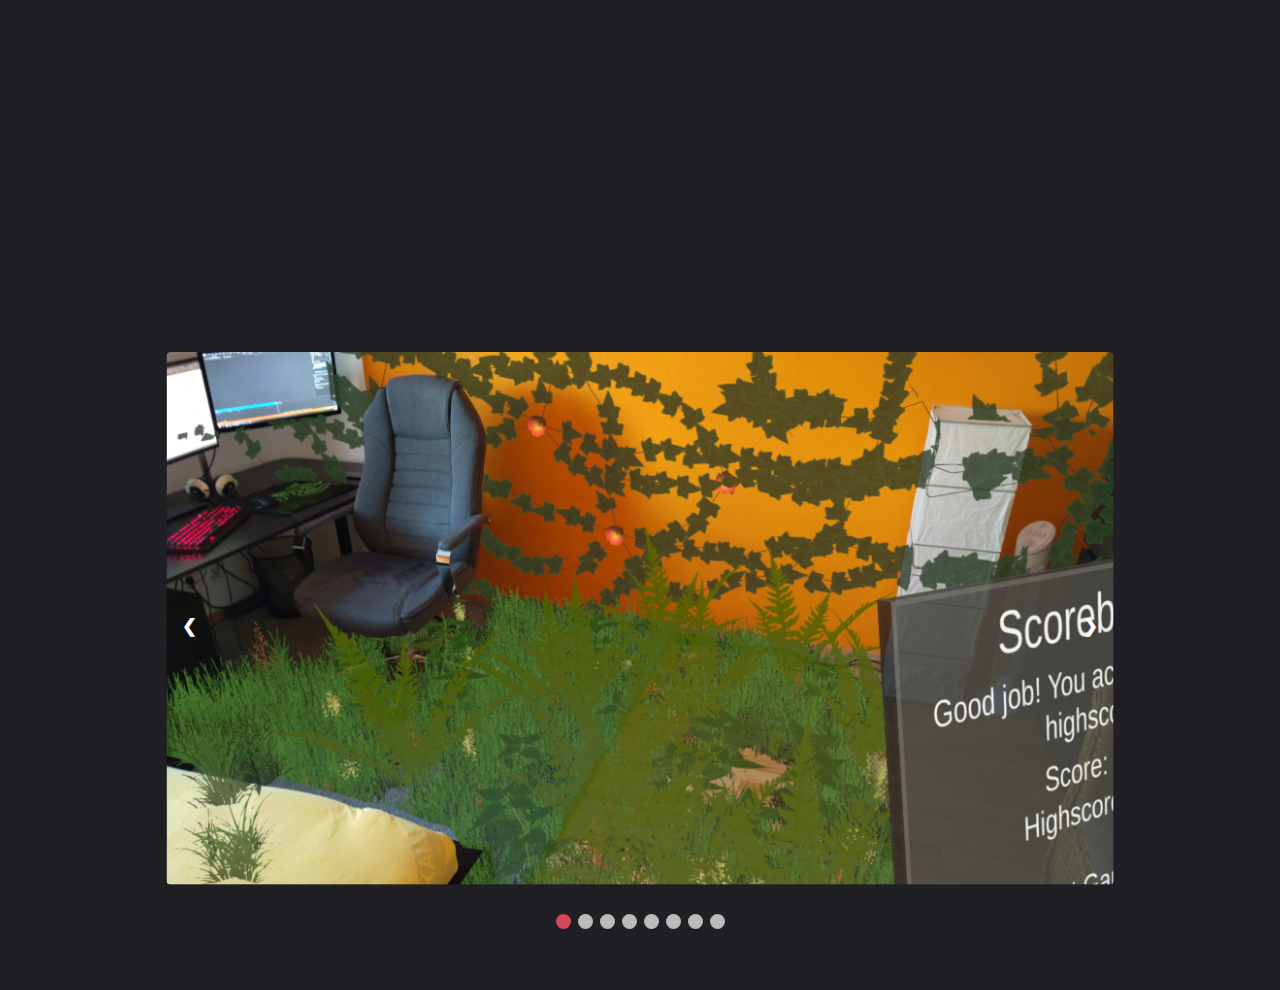
==== commit 623c5b52: "Update Text Content" ====
--- a/projects/Bachelorsthesis.html
+++ b/projects/Bachelorsthesis.html
@@ -85,23 +85,31 @@
 							Sed egestas, ante et vulputate volutpat semper est, vitae luctus metus libero eu augue. Morbi purus libero, faucibus adipiscing, commodo quis, gravida est. Sed lectus. Praesent elementum hendrerit tortor.
 						</p>-->
 						
-						<p class="project-description">
-							This application is the result of my bachelor's thesis at the <i>University of Applied Sciences</i> in Kempten, Germany. 
-							It uses Microsoft's HoloLens 2 and its Spatial Mapping feature to overlay different types of procedurally placed 
-							and generated vegetation over the user's real environment in order to create an immersive, interactive experience. 
-							<br><br>
-							Inspired by the circumstances during the pandemic, the overall goal of this project and its accompanying research 
-							paper was to investigate the positive influence an Augmented Reality environment can have on a person that is 
-							restricted to a confined space and only has limited direct contact to other people.
-							Ironically, alongside the limited availability of the HoloLens 2 (or similarly capable AR-devices),
-							the pandemic itself prevented a meaningful study from being conducted at the time.  
-							<br><br>
-							In the application itself, the player can utilize the integrated hand tracking and gesture recognition to throw waterballoons which cause different types of 
-							vegetation (e.g., grass, flowers and ferns) to grow dynamically around the point of impact. 
-							Hitting a flower will prompt it to bloom and grow multiple ivy vines along the surface it is located on. 
-							The ivy vines are generated procedurally and seek their own pathways throughout the environment using a pathfinding system 
-							that employs raycasts to categorize its immediate surroundings.
-						</p>
+						<div class="project-description">
+							<p>								
+								This application is the result of my bachelor's thesis at the <i>University of Applied Sciences</i> in Kempten, Germany. 
+								It uses Microsoft's HoloLens 2 and its Spatial Mapping feature to overlay different types of procedurally placed 
+								and generated vegetation over the user's real environment to create an immersive, interactive experience. 
+								<br><br>
+								Inspired by the circumstances during the pandemic, the overall goal of this project and its accompanying research 
+								paper was to investigate the positive influence an Augmented Reality environment can have on a person who 
+								restricted to a confined space and only has limited direct contact with other people.
+								Ironically, alongside the limited availability of the HoloLens 2 (or similarly capable AR devices),
+								the pandemic itself prevented a meaningful study from being conducted at the time.  
+								<br><br>
+								In the application itself, the player can utilize the integrated hand tracking and gesture recognition to throw water balloons which cause different types of 
+								vegetation (e.g., grass, flowers and ferns) to grow dynamically around the point of impact. 
+								Hitting a flower will prompt it to bloom and grow multiple ivy vines along the surface it is located on. 
+								The ivy vines are generated procedurally and seek their own pathways throughout the environment using a pathfinding system 
+								that employs raycasts to categorize their immediate surroundings.
+							</p>
+							
+							<!--<h3>What was my role?</h3>
+							<p>					
+						
+							</p>-->
+							
+						</div>
 					</header>
 					<section id="one" class="wrapper style1" style="padding: 0;">
 						<div class="inner">
--- a/assets/css/main.css
+++ b/assets/css/main.css
@@ -2409,6 +2409,7 @@
 		text-decoration: none;
 		border-bottom: none;
 		position: relative;
+		
 	}
 
 		.icon:before {
@@ -2418,7 +2419,7 @@
 			font-style: normal;
 			font-variant: normal;
 			text-rendering: auto;
-			line-height: 1;
+			
 			text-transform: none !important;
 			font-family: 'Font Awesome 5 Free';
 			font-weight: 400;
@@ -2448,7 +2449,7 @@
 			display: block;
 			height: 2.75rem;
 			line-height: 2.75rem;
-			margin: 0 auto 2.75rem auto;
+			margin: 0 auto calc(0.25rem + 0.5vw) auto;
 			text-align: center;
 			width: 2.75rem;
 		}
@@ -2488,9 +2489,9 @@
 				}
 
 				.icon.alt.major:after {
-					height: 5rem;
-					width: 5rem;
-					margin: -2.5rem 0 0 -2.5rem;
+					height: 4rem;
+					width: 4rem;;
+					margin: -2.0rem 0 0 -2.0rem;
 				}
 
 /* Image */
@@ -4191,7 +4192,7 @@
 			transform: translate(50%, -50%);
 			border-radius: 3px 0 0 3px;
 		}
-		
+		/*
 		@media screen and (max-width: 1920px) {
 
 			.video-container {
@@ -4201,7 +4202,7 @@
 			.slideshow-container {
 				max-width: 60%;
 			}
-		}
+		}*/
 		
 		/* Hide the images by default */
 		.mySlides {
@@ -4394,6 +4395,11 @@
 			text-align: justify;
 		}
 
+		.project-description h3 { 
+			margin: 0 0 0 0;
+			font-size: 1.3rem;
+		}
+
 		.project-details-table { 
 			table-layout: auto; 
 			width: 60%;
@@ -4529,4 +4535,71 @@
 		}
 
 		
+/* Skills */
+.skill-name { 
+    color: var(--color-text);
+
+    font-size: calc(14pt + 0.4vw);
+    font-weight: 600;
+	margin: 0;
+
+}
+
+.skill-description { 
+    color: var(--color-text);
+    text-align: justify;
+	margin: 0;
+}
+
+
+.skills {
+    display: flex;
+    flex-direction: column;
+	width: 90%;
+	margin: 0 auto;
+}
+
+.skill {
+    display: flex;
+    justify-content: center;
+    align-items: center;
+    gap: calc(0.25rem + 0.5vw);
+    text-align: center;
+
+    padding: calc(0.2rem + 1vw) calc(1rem + 1vw);
+	padding-left:0;
+    border-bottom: 3px solid var(--color-secondary);
+	
+}
+
+.skill-header  {
+    display: flex;
+    flex-direction: column;
+    justify-content: center;
+    align-items: center;
+    flex: 1 0 20%;
+}
+
+.skill-icon {
+    color: var(--color-highlight);
+    margin-bottom: calc(0.25rem + 0.5vw);
+	margin-top: calc(0.25rem + 0.5vw);
+
+    font-size: calc(32pt + 0.4vw);
+	
+
+}
+
+
+.skill:last-child {
+    border-bottom: none;
+}
+
+@media screen and (max-width: 900px) {
+    .skill {
+        flex-wrap: wrap; 
+		padding: calc(1rem + 1vw);
+    }
+}
+
 		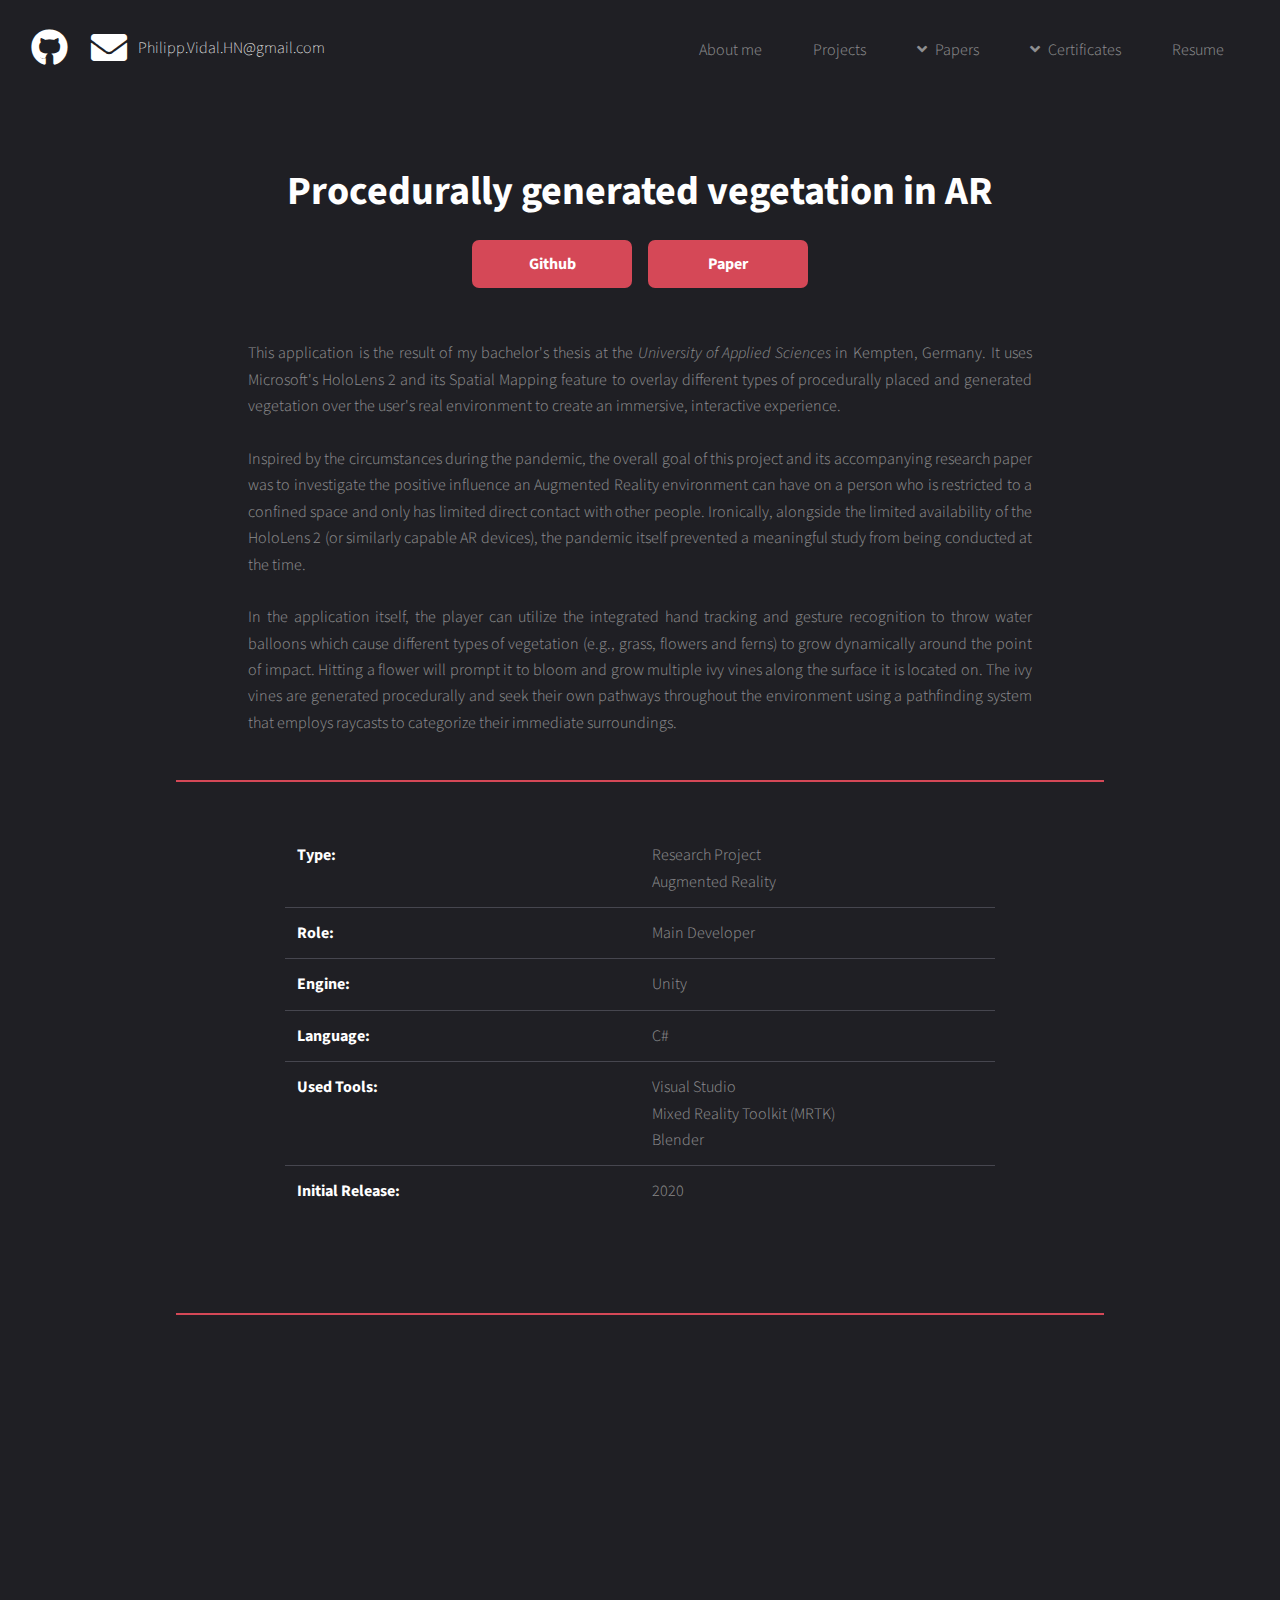
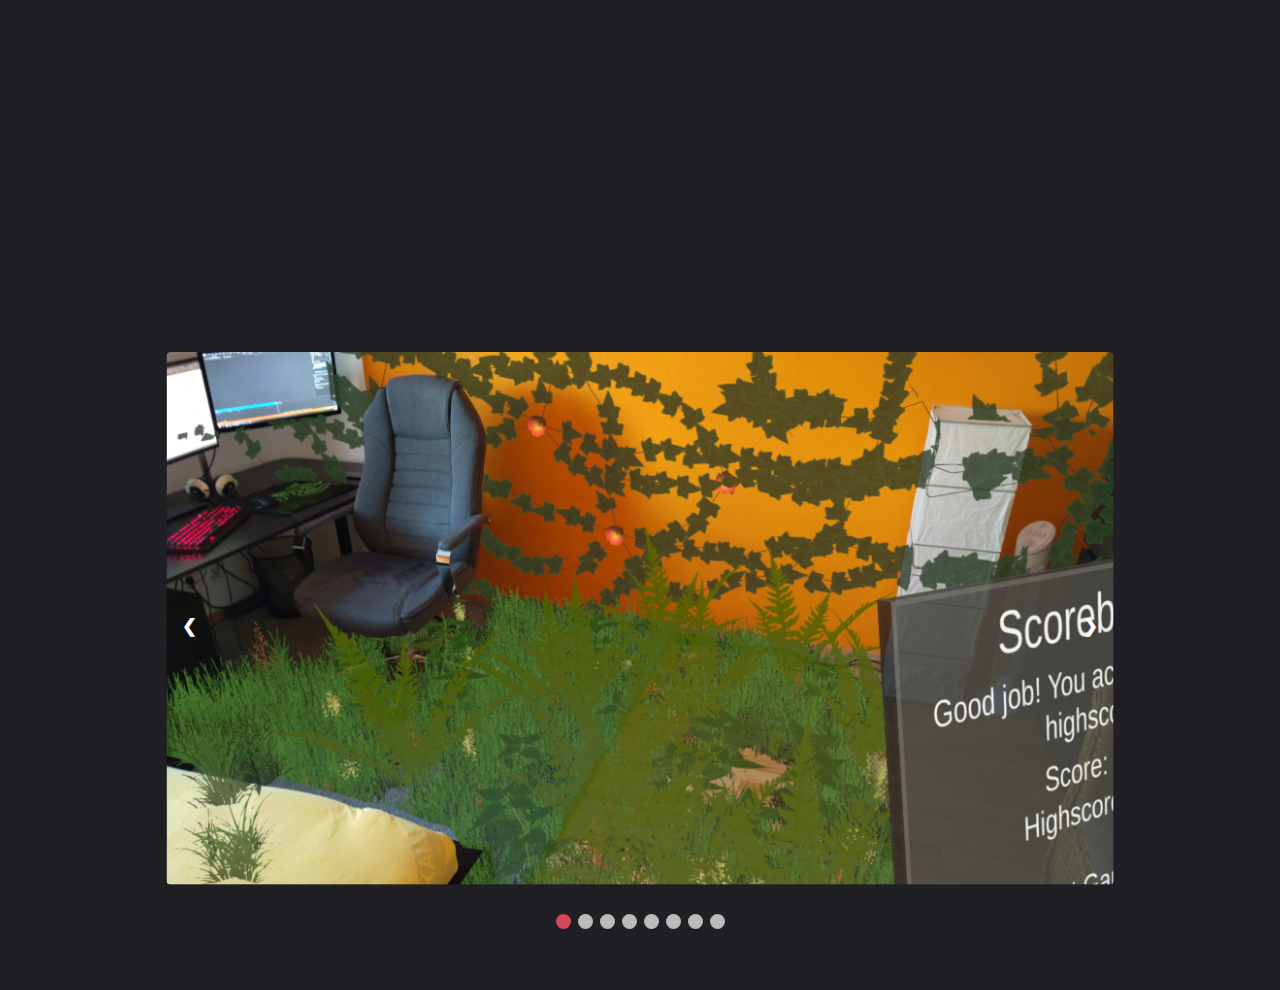
==== commit c1ffa256: "Fix typos and wording" ====
--- a/projects/Bachelorsthesis.html
+++ b/projects/Bachelorsthesis.html
@@ -92,7 +92,7 @@
 								and generated vegetation over the user's real environment to create an immersive, interactive experience. 
 								<br><br>
 								Inspired by the circumstances during the pandemic, the overall goal of this project and its accompanying research 
-								paper was to investigate the positive influence an Augmented Reality environment can have on a person who 
+								paper was to investigate the positive influence an Augmented Reality environment can have on a person who is 
 								restricted to a confined space and only has limited direct contact with other people.
 								Ironically, alongside the limited availability of the HoloLens 2 (or similarly capable AR devices),
 								the pandemic itself prevented a meaningful study from being conducted at the time.  
